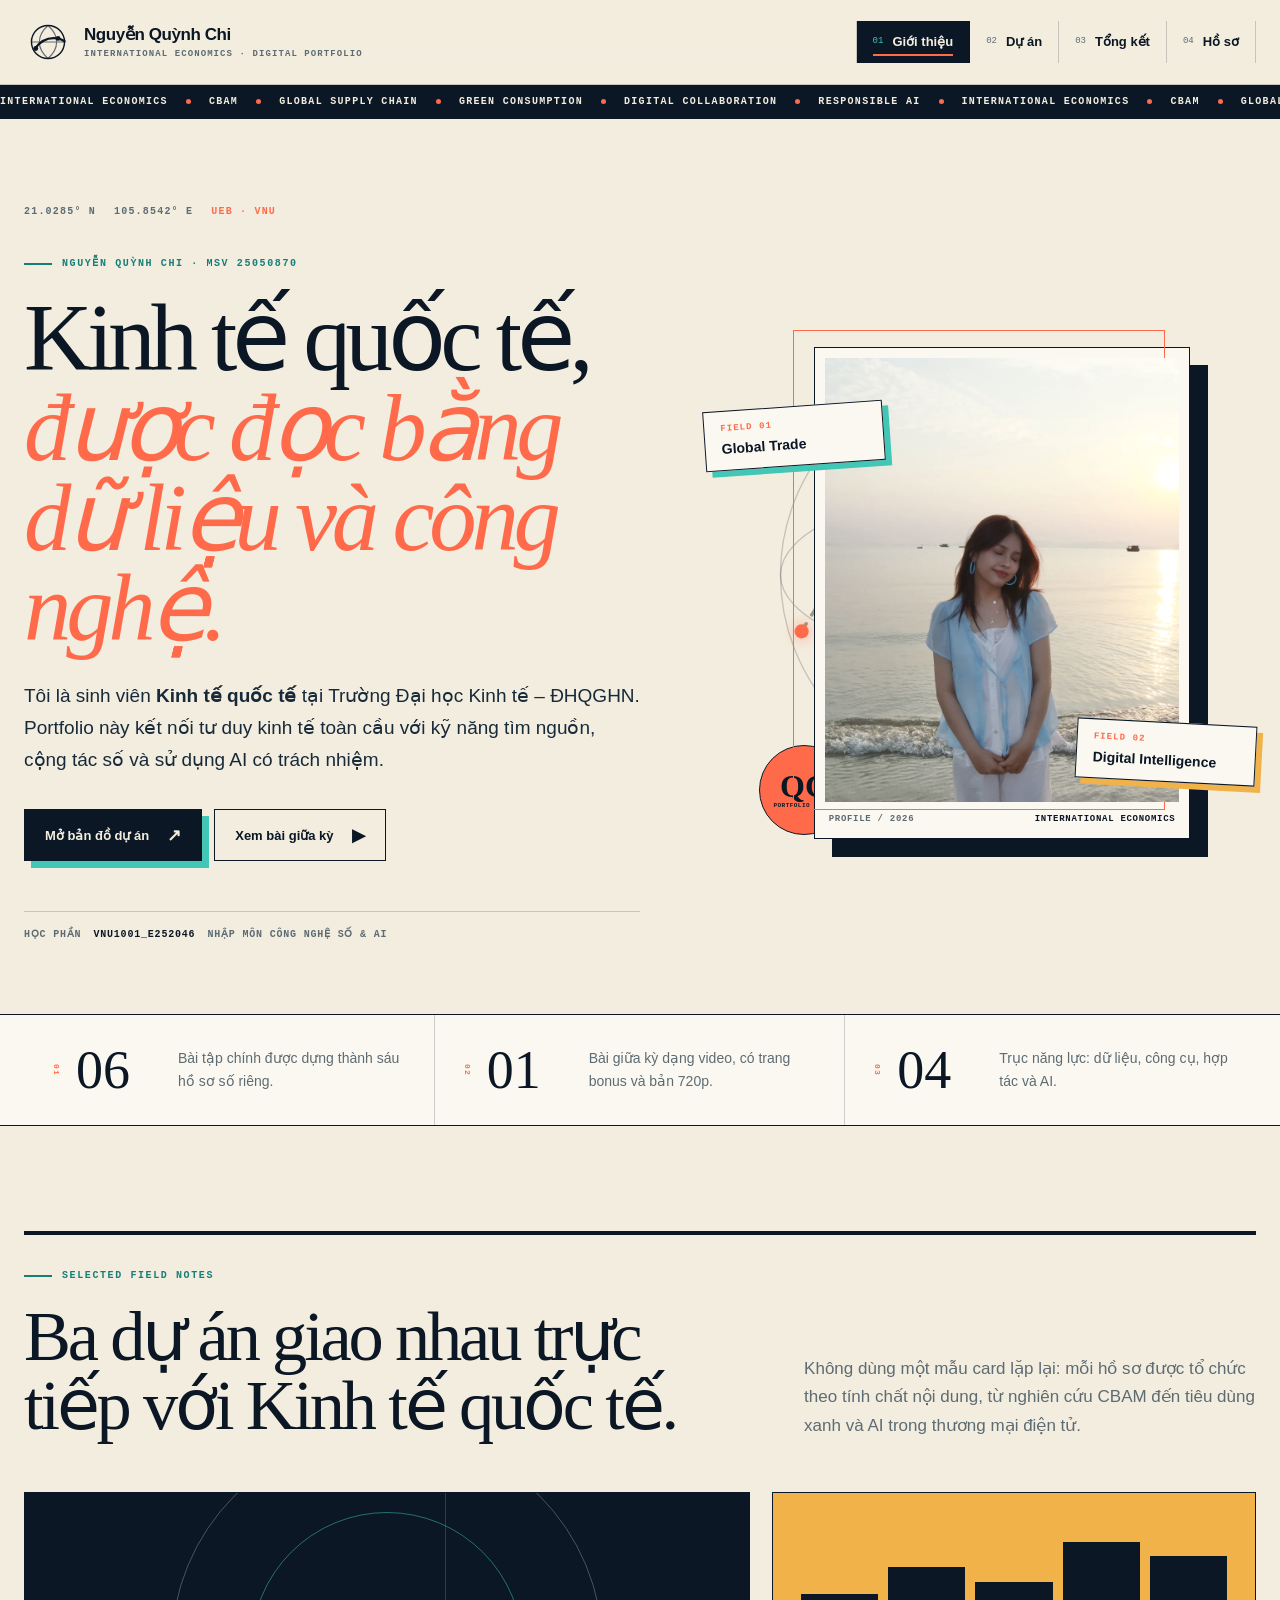
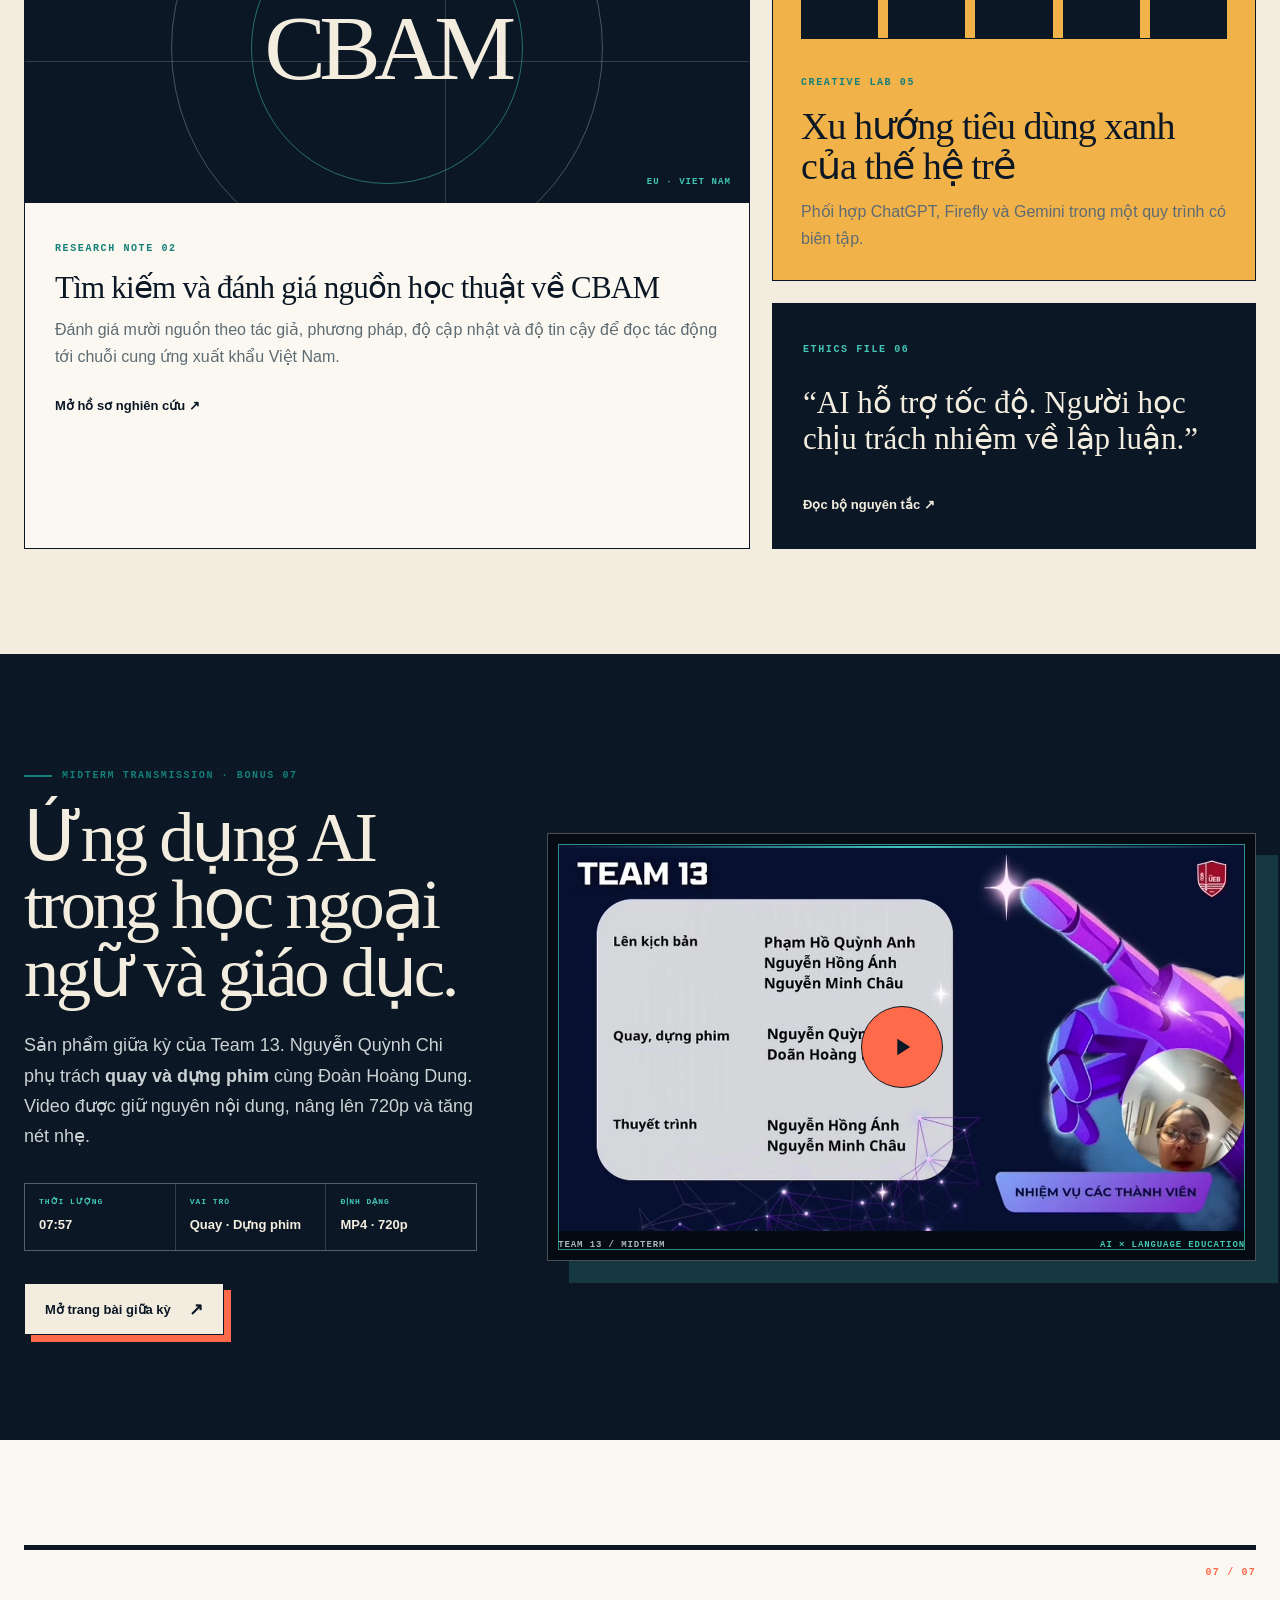
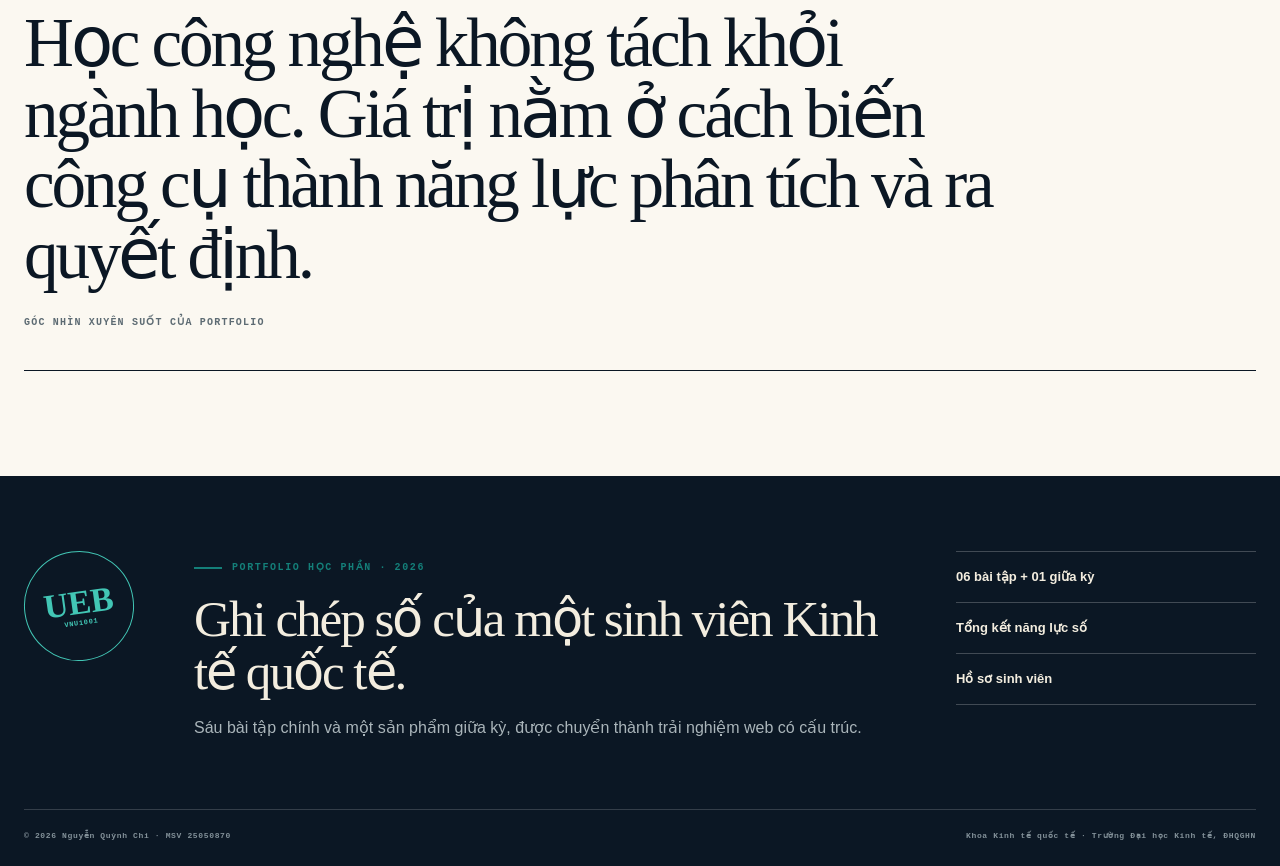
==== index.html @ 03a10187 "Init commit" ====
<!doctype html><html lang="vi"><head><meta charset="utf-8"><meta name="viewport" content="width=device-width,initial-scale=1"><meta name="theme-color" content="#0b1724"><link rel="icon" href="assets/images/favicon.svg" type="image/svg+xml"><link rel="stylesheet" href="assets/css/styles.css"><meta name="description" content="Portfolio học tập của Nguyễn Quỳnh Chi, sinh viên Kinh tế quốc tế tại Trường Đại học Kinh tế – ĐHQGHN."><title>Nguyễn Quỳnh Chi | Portfolio Kinh tế quốc tế</title></head><body class="home-page"><a class="skip-link" href="#main">Bỏ qua điều hướng</a>
<div class="progress" aria-hidden="true"></div>
<div class="site-atmosphere" aria-hidden="true"><span></span><span></span><span></span></div>
<header class="site-header">
  <div class="nav container">
    <a class="brand" href="index.html" aria-label="Về trang giới thiệu của Nguyễn Quỳnh Chi">
      <span class="brand-mark"><svg viewBox="0 0 64 64" aria-hidden="true" focusable="false">
  <circle cx="32" cy="32" r="23" fill="none" stroke="currentColor" stroke-width="2"/>
  <path d="M9 32h46M32 9c8 7 12 14.5 12 23S40 48 32 55M32 9c-8 7-12 14.5-12 23S24 48 32 55" fill="none" stroke="currentColor" stroke-width="1.6" opacity=".62"/>
  <path d="M14 41c8-11 18-16 31-14 4 .7 7.2 2 10 4" fill="none" stroke="currentColor" stroke-width="3.4" stroke-linecap="round"/>
  <circle cx="15" cy="41" r="3.4" fill="currentColor"/><circle cx="46" cy="27" r="3.4" fill="currentColor"/>
</svg></span>
      <span class="brand-copy"><span>Nguyễn Quỳnh Chi</span><small>International Economics · Digital Portfolio</small></span>
    </a>
    <button class="nav-toggle" aria-label="Mở menu" aria-expanded="false"><span></span></button>
    <nav class="nav-links" aria-label="Điều hướng chính">
      <a href="index.html"><span>01</span>Giới thiệu</a>
      <a href="projects.html"><span>02</span>Dự án</a>
      <a href="reflection.html"><span>03</span>Tổng kết</a>
      <a href="contact.html"><span>04</span>Hồ sơ</a>
    </nav>
  </div>
</header>
<div class="trade-ticker" aria-label="Các chủ đề nổi bật trong portfolio">
  <div class="ticker-track">
    <span>INTERNATIONAL ECONOMICS</span><i></i><span>CBAM</span><i></i><span>GLOBAL SUPPLY CHAIN</span><i></i><span>GREEN CONSUMPTION</span><i></i><span>DIGITAL COLLABORATION</span><i></i><span>RESPONSIBLE AI</span><i></i>
    <span aria-hidden="true">INTERNATIONAL ECONOMICS</span><i aria-hidden="true"></i><span aria-hidden="true">CBAM</span><i aria-hidden="true"></i><span aria-hidden="true">GLOBAL SUPPLY CHAIN</span><i aria-hidden="true"></i><span aria-hidden="true">GREEN CONSUMPTION</span><i aria-hidden="true"></i><span aria-hidden="true">DIGITAL COLLABORATION</span><i aria-hidden="true"></i><span aria-hidden="true">RESPONSIBLE AI</span><i aria-hidden="true"></i>
  </div>
</div><main id="main">
<section class="hero trade-hero">
  <div class="container hero-grid">
    <div class="hero-copy reveal">
      <div class="hero-coordinate"><span>21.0285° N</span><span>105.8542° E</span><span>UEB · VNU</span></div>
      <span class="eyebrow">Nguyễn Quỳnh Chi · MSV 25050870</span>
      <h1>Kinh tế quốc tế, <em>được đọc bằng dữ liệu và công nghệ.</em></h1>
      <p class="hero-lead">Tôi là sinh viên <strong>Kinh tế quốc tế</strong> tại Trường Đại học Kinh tế – ĐHQGHN. Portfolio này kết nối tư duy kinh tế toàn cầu với kỹ năng tìm nguồn, cộng tác số và sử dụng AI có trách nhiệm.</p>
      <div class="hero-actions"><a class="btn btn-primary" href="projects.html">Mở bản đồ dự án<span aria-hidden="true">↗</span></a><a class="btn btn-secondary" href="project-midterm.html">Xem bài giữa kỳ<span aria-hidden="true">▶</span></a></div>
      <div class="hero-footnote"><span>Học phần</span><strong>VNU1001_E252046</strong><span>Nhập môn Công nghệ số & AI</span></div>
    </div>
    <div class="hero-art reveal" data-parallax>
      <div class="world-orbit" aria-hidden="true">
        <svg viewBox="0 0 620 620">
          <defs><linearGradient id="route" x1="0" y1="0" x2="1" y2="1"><stop stop-color="#42c6b5"/><stop offset="1" stop-color="#ff6b4a"/></linearGradient></defs>
          <circle class="globe-ring" cx="310" cy="310" r="230"/><ellipse class="globe-line" cx="310" cy="310" rx="230" ry="94"/><ellipse class="globe-line" cx="310" cy="310" rx="102" ry="230"/><path class="route route-a" d="M104 374C220 176 388 162 525 268"/><path class="route route-b" d="M122 244C278 356 395 430 534 344"/><circle class="node node-a" cx="104" cy="374" r="8"/><circle class="node node-b" cx="525" cy="268" r="8"/><circle class="node node-c" cx="534" cy="344" r="6"/>
        </svg>
      </div>
      <figure class="portrait-frame"><img src="assets/images/avatar.webp" alt="Nguyễn Quỳnh Chi chụp ảnh bên bờ biển"><figcaption><span>Profile / 2026</span><strong>International Economics</strong></figcaption></figure>
      <div class="market-tag tag-one"><small>FIELD 01</small><strong>Global Trade</strong></div>
      <div class="market-tag tag-two"><small>FIELD 02</small><strong>Digital Intelligence</strong></div>
      <div class="index-chip"><span>QC</span><small>PORTFOLIO INDEX</small></div>
    </div>
  </div>
</section>
<section class="stats market-strip"><div class="container stats-grid">
  <article class="stat reveal"><span class="stat-code">01</span><strong>06</strong><p>Bài tập chính được dựng thành sáu hồ sơ số riêng.</p></article>
  <article class="stat reveal"><span class="stat-code">02</span><strong>01</strong><p>Bài giữa kỳ dạng video, có trang bonus và bản 720p.</p></article>
  <article class="stat reveal"><span class="stat-code">03</span><strong>04</strong><p>Trục năng lực: dữ liệu, công cụ, hợp tác và AI.</p></article>
</div></section>
<section class="section dossier-section">
  <div class="container">
    <div class="section-head editorial-head"><div><span class="eyebrow">Selected field notes</span><h2>Ba dự án giao nhau trực tiếp với Kinh tế quốc tế.</h2></div><p>Không dùng một mẫu card lặp lại: mỗi hồ sơ được tổ chức theo tính chất nội dung, từ nghiên cứu CBAM đến tiêu dùng xanh và AI trong thương mại điện tử.</p></div>
    <div class="field-grid">
      <a class="field-note field-note--lead reveal" href="project-2.html"><div class="field-visual"><span class="map-axis axis-x"></span><span class="map-axis axis-y"></span><b>CBAM</b><small>EU · VIET NAM</small></div><div class="field-content"><span class="project-index">RESEARCH NOTE 02</span><h3>Tìm kiếm và đánh giá nguồn học thuật về CBAM</h3><p>Đánh giá mười nguồn theo tác giả, phương pháp, độ cập nhật và độ tin cậy để đọc tác động tới chuỗi cung ứng xuất khẩu Việt Nam.</p><span class="text-link">Mở hồ sơ nghiên cứu ↗</span></div></a>
      <a class="field-note field-note--data reveal" href="project-5.html"><div class="mini-chart" aria-hidden="true"><i style="--h:38%"></i><i style="--h:61%"></i><i style="--h:48%"></i><i style="--h:82%"></i><i style="--h:70%"></i></div><span class="project-index">CREATIVE LAB 05</span><h3>Xu hướng tiêu dùng xanh của thế hệ trẻ</h3><p>Phối hợp ChatGPT, Firefly và Gemini trong một quy trình có biên tập.</p></a>
      <a class="field-note field-note--quote reveal" href="project-6.html"><span class="project-index">ETHICS FILE 06</span><blockquote>“AI hỗ trợ tốc độ. Người học chịu trách nhiệm về lập luận.”</blockquote><span class="text-link">Đọc bộ nguyên tắc ↗</span></a>
    </div>
  </div>
</section>
<section class="section midterm-feature" id="video">
  <div class="container midterm-grid">
    <div class="midterm-copy reveal"><span class="eyebrow">Midterm transmission · Bonus 07</span><h2>Ứng dụng AI trong học ngoại ngữ và giáo dục.</h2><p>Sản phẩm giữa kỳ của Team 13. Nguyễn Quỳnh Chi phụ trách <strong>quay và dựng phim</strong> cùng Đoàn Hoàng Dung. Video được giữ nguyên nội dung, nâng lên 720p và tăng nét nhẹ.</p><dl><div><dt>Thời lượng</dt><dd>07:57</dd></div><div><dt>Vai trò</dt><dd>Quay · Dựng phim</dd></div><div><dt>Định dạng</dt><dd>MP4 · 720p</dd></div></dl><a class="btn btn-primary" href="project-midterm.html">Mở trang bài giữa kỳ<span aria-hidden="true">↗</span></a></div>
    <a class="broadcast-card reveal" href="project-midterm.html" aria-label="Mở bài giữa kỳ: Ứng dụng AI trong học ngoại ngữ và giáo dục"><img src="assets/images/video-poster.webp" alt="Khung hình video giữa kỳ của Team 13"><span class="broadcast-scan" aria-hidden="true"></span><span class="play-disc" aria-hidden="true"><svg viewBox="0 0 24 24"><path d="M8 5v14l11-7z" fill="currentColor"/></svg></span><div class="broadcast-meta"><span>TEAM 13 / MIDTERM</span><strong>AI × LANGUAGE EDUCATION</strong></div></a>
  </div>
</section>
<section class="section closing-manifesto"><div class="container"><div class="quote reveal"><span class="quote-no">07 / 07</span><blockquote>Học công nghệ không tách khỏi ngành học. Giá trị nằm ở cách biến công cụ thành năng lực phân tích và ra quyết định.</blockquote><cite>Góc nhìn xuyên suốt của portfolio</cite></div></div></section></main><footer class="footer">
  <div class="container footer-grid">
    <div class="footer-stamp" aria-hidden="true"><span>UEB</span><small>VNU1001</small></div>
    <div>
      <span class="eyebrow">Portfolio học phần · 2026</span>
      <h2>Ghi chép số của một sinh viên Kinh tế quốc tế.</h2>
      <p>Sáu bài tập chính và một sản phẩm giữa kỳ, được chuyển thành trải nghiệm web có cấu trúc.</p>
    </div>
    <div class="footer-links">
      <a href="projects.html">06 bài tập + 01 giữa kỳ</a>
      <a href="reflection.html">Tổng kết năng lực số</a>
      <a href="contact.html">Hồ sơ sinh viên</a>
    </div>
  </div>
  <div class="container footer-bottom"><span>© 2026 Nguyễn Quỳnh Chi · MSV 25050870</span><span>Khoa Kinh tế quốc tế · Trường Đại học Kinh tế, ĐHQGHN</span></div>
</footer><div class="lightbox" role="dialog" aria-modal="true" aria-label="Xem ảnh minh chứng"><button class="lightbox-close" aria-label="Đóng">×</button><img alt=""></div><script src="assets/js/main.js"></script></body></html>
---- assets/css/styles.css ----
:root{
  --ink:#0b1724;--ink-soft:#172a3a;--paper:#f3eddf;--paper-2:#fbf8f1;--paper-3:#e8dfce;
  --teal:#42c6b5;--teal-dark:#147f79;--coral:#ff6b4a;--amber:#f1b24a;--blue:#3f6ee8;
  --muted:#5d6b73;--line:rgba(11,23,36,.19);--line-strong:rgba(11,23,36,.46);
  --white:#fffdf8;--shadow:0 24px 70px rgba(11,23,36,.13);--shadow-soft:0 12px 32px rgba(11,23,36,.09);
  --container:min(1240px,calc(100vw - 48px));--display:Georgia,"Times New Roman",serif;
  --sans:"Segoe UI",Arial,sans-serif;--mono:"Cascadia Mono","SFMono-Regular",Consolas,monospace;
  --radius:2px;--project-accent:var(--teal);
}
*{box-sizing:border-box}html{scroll-behavior:smooth;background:var(--paper)}body{margin:0;color:var(--ink);font:16px/1.68 var(--sans);background:var(--paper);overflow-x:hidden}body::before{content:"";position:fixed;inset:0;z-index:-3;pointer-events:none;background-image:linear-gradient(rgba(11,23,36,.035) 1px,transparent 1px),linear-gradient(90deg,rgba(11,23,36,.035) 1px,transparent 1px);background-size:52px 52px;mask-image:linear-gradient(to bottom,#000,transparent 85%)}
a{color:inherit;text-decoration:none}img,video{max-width:100%;display:block}button,input,textarea{font:inherit}button,a{touch-action:manipulation}button,[href]{cursor:pointer}:focus-visible{outline:3px solid var(--coral);outline-offset:4px}::selection{background:var(--teal);color:var(--ink)}.container{width:var(--container);margin-inline:auto}.skip-link{position:fixed;top:8px;left:8px;z-index:9999;transform:translateY(-160%);background:var(--ink);color:#fff;padding:10px 14px}.skip-link:focus{transform:none}.progress{position:fixed;top:0;left:0;height:3px;width:0;background:linear-gradient(90deg,var(--teal),var(--coral));z-index:1200}.site-atmosphere{position:fixed;inset:0;z-index:-2;pointer-events:none;overflow:hidden}.site-atmosphere span{position:absolute;border:1px solid rgba(11,23,36,.08);border-radius:50%}.site-atmosphere span:nth-child(1){width:520px;height:520px;right:-190px;top:8vh}.site-atmosphere span:nth-child(2){width:280px;height:280px;left:-120px;top:55vh}.site-atmosphere span:nth-child(3){width:14px;height:14px;background:var(--coral);border:0;right:8vw;top:72vh;box-shadow:-70vw -35vh 0 var(--teal),-44vw 18vh 0 var(--amber)}
.site-header{position:sticky;top:0;z-index:1000;background:rgba(243,237,223,.91);backdrop-filter:blur(18px);border-bottom:1px solid var(--line)}.nav{min-height:84px;display:flex;align-items:center;justify-content:space-between;gap:28px}.brand{display:flex;align-items:center;gap:12px}.brand-mark{width:48px;height:48px;display:grid;place-items:center;color:var(--ink);transition:transform .4s cubic-bezier(.2,.8,.2,1)}.brand:hover .brand-mark{transform:rotate(-10deg)}.brand-mark svg{width:46px;height:46px}.brand-copy{display:grid;line-height:1.12}.brand-copy>span{font:700 17px/1 var(--sans);letter-spacing:-.025em}.brand-copy small{margin-top:7px;font:600 9px/1 var(--mono);letter-spacing:.12em;text-transform:uppercase;color:var(--muted)}.nav-links{display:flex;align-items:center;gap:0;border-left:1px solid var(--line)}.nav-links a{position:relative;display:flex;align-items:center;gap:9px;padding:10px 16px;font-weight:700;font-size:13px;border-right:1px solid var(--line);transition:background .22s,color .22s}.nav-links a span{font:500 9px/1 var(--mono);color:var(--muted)}.nav-links a::after{content:"";position:absolute;left:16px;right:16px;bottom:7px;height:2px;background:var(--coral);transform:scaleX(0);transform-origin:left;transition:transform .25s}.nav-links a:hover,.nav-links a[aria-current="page"]{background:var(--ink);color:var(--paper)}.nav-links a:hover span,.nav-links a[aria-current="page"] span{color:var(--teal)}.nav-links a:hover::after,.nav-links a[aria-current="page"]::after{transform:scaleX(1)}.nav-toggle{display:none;width:48px;height:48px;border:1px solid var(--ink);background:transparent;align-items:center;justify-content:center}.nav-toggle span,.nav-toggle::before,.nav-toggle::after{content:"";display:block;width:20px;height:2px;background:var(--ink);transition:.25s}.nav-toggle::before{transform:translateY(-6px)}.nav-toggle::after{transform:translateY(4px)}
.trade-ticker{height:34px;overflow:hidden;border-bottom:1px solid var(--line);background:var(--ink);color:var(--paper);white-space:nowrap}.ticker-track{width:max-content;display:flex;align-items:center;gap:18px;height:100%;animation:ticker 36s linear infinite;font:600 10px/1 var(--mono);letter-spacing:.13em}.ticker-track i{width:5px;height:5px;border-radius:50%;background:var(--coral)}@keyframes ticker{to{transform:translateX(-50%)}}
.hero{position:relative;padding:88px 0 72px}.hero-grid{display:grid;grid-template-columns:minmax(0,1.06fr) minmax(420px,.94fr);align-items:center;gap:70px}.hero-copy{position:relative;z-index:2}.hero-coordinate{display:flex;gap:18px;flex-wrap:wrap;margin-bottom:30px;font:600 10px/1 var(--mono);letter-spacing:.12em;color:var(--muted)}.hero-coordinate span:last-child{color:var(--coral)}.eyebrow,.kicker,.project-index{display:inline-flex;align-items:center;gap:10px;font:700 10px/1 var(--mono);letter-spacing:.16em;text-transform:uppercase;color:var(--teal-dark)}.eyebrow::before{content:"";width:28px;height:2px;background:currentColor}.hero h1,.page-hero h1,.project-hero h1{font-family:var(--display);font-weight:400;letter-spacing:-.055em;line-height:.95;margin:20px 0 26px}.hero h1{font-size:clamp(58px,7.4vw,108px)}.hero h1 em{display:block;color:var(--coral);font-weight:400}.hero-lead{font-size:19px;max-width:690px;color:var(--ink-soft)}.hero-lead strong{font-weight:800}.hero-actions{display:flex;gap:12px;flex-wrap:wrap;margin-top:34px}.btn{min-height:52px;display:inline-flex;align-items:center;justify-content:center;gap:18px;padding:13px 20px;border:1px solid var(--ink);font:750 13px/1 var(--sans);transition:transform .22s,box-shadow .22s,background .22s,color .22s}.btn span{font-size:17px}.btn-primary{background:var(--ink);color:var(--paper);box-shadow:7px 7px 0 var(--teal)}.btn-primary:hover{transform:translate(-3px,-3px);box-shadow:10px 10px 0 var(--coral)}.btn-secondary{background:transparent}.btn-secondary:hover{background:var(--coral);color:var(--ink);transform:translateY(-2px)}.hero-footnote{display:grid;grid-template-columns:auto auto 1fr;gap:12px;align-items:center;margin-top:50px;padding-top:16px;border-top:1px solid var(--line);font:600 10px/1.4 var(--mono);text-transform:uppercase;letter-spacing:.08em}.hero-footnote span{color:var(--muted)}.hero-art{position:relative;min-height:650px}.world-orbit{position:absolute;inset:0;display:grid;place-items:center}.world-orbit svg{width:100%;height:100%;overflow:visible}.globe-ring,.globe-line{fill:none;stroke:rgba(11,23,36,.2);stroke-width:1.5}.route{fill:none;stroke:url(#route);stroke-width:4;stroke-linecap:round;stroke-dasharray:10 12;animation:routeMove 12s linear infinite}.route-b{animation-direction:reverse;animation-duration:16s}.node{fill:var(--coral);filter:drop-shadow(0 0 8px rgba(255,107,74,.65))}.node-c{fill:var(--teal)}@keyframes routeMove{to{stroke-dashoffset:-220}}.portrait-frame{position:absolute;z-index:2;width:min(390px,69%);right:12%;top:15%;margin:0;background:var(--paper-2);border:1px solid var(--ink);padding:10px;box-shadow:18px 18px 0 var(--ink)}.portrait-frame::before{content:"";position:absolute;inset:-18px 24px 28px -22px;border:1px solid var(--coral);z-index:-1}.portrait-frame img{width:100%;aspect-ratio:4/5;object-fit:cover;filter:saturate(.88) contrast(1.02)}.portrait-frame figcaption{display:flex;justify-content:space-between;gap:16px;padding:12px 4px 3px;font:600 9px/1.3 var(--mono);letter-spacing:.08em;text-transform:uppercase}.portrait-frame figcaption span{color:var(--muted)}.market-tag{position:absolute;z-index:3;background:var(--paper-2);border:1px solid var(--ink);padding:13px 16px;box-shadow:6px 6px 0 var(--teal);display:grid;min-width:180px}.market-tag small{font:600 9px/1 var(--mono);color:var(--coral);letter-spacing:.12em}.market-tag strong{margin-top:8px;font:700 14px/1.1 var(--sans)}.tag-one{left:-1%;top:24%;transform:rotate(-4deg)}.tag-two{right:0;bottom:18%;transform:rotate(3deg);box-shadow:6px 6px 0 var(--amber)}.index-chip{position:absolute;left:9%;bottom:10%;width:90px;height:90px;background:var(--coral);border-radius:50%;display:grid;place-items:center;align-content:center;border:1px solid var(--ink);animation:float 5s ease-in-out infinite}.index-chip span{font:700 32px/1 var(--display)}.index-chip small{font:600 6px/1.2 var(--mono);letter-spacing:.08em}@keyframes float{50%{transform:translateY(-9px) rotate(5deg)}}
.market-strip{border-block:1px solid var(--ink);background:var(--paper-2)}.stats-grid{display:grid;grid-template-columns:repeat(3,1fr)}.stat{position:relative;display:grid;grid-template-columns:auto 86px 1fr;gap:16px;align-items:center;padding:28px 28px;border-right:1px solid var(--line)}.stat:last-child{border-right:0}.stat-code{writing-mode:vertical-rl;font:600 8px/1 var(--mono);letter-spacing:.15em;color:var(--coral)}.stat strong{font:400 54px/1 var(--display)}.stat p{margin:0;color:var(--muted);font-size:14px}.section{padding:105px 0}.section-head{display:grid;grid-template-columns:1.1fr .7fr;gap:70px;align-items:end;margin-bottom:52px}.section-head h2{font:400 clamp(44px,5.5vw,78px)/.98 var(--display);letter-spacing:-.045em;margin:16px 0 0}.section-head p{margin:0;color:var(--muted);font-size:17px}.editorial-head{border-top:4px solid var(--ink);padding-top:24px}.field-grid{display:grid;grid-template-columns:1.2fr .8fr;grid-template-rows:auto auto;gap:22px}.field-note{position:relative;border:1px solid var(--ink);background:var(--paper-2);overflow:hidden;transition:transform .28s,box-shadow .28s}.field-note:hover{transform:translateY(-6px);box-shadow:12px 12px 0 var(--ink)}.field-note--lead{grid-row:span 2;display:grid;grid-template-rows:310px auto}.field-visual{position:relative;display:grid;place-items:center;background:var(--ink);color:var(--paper);overflow:hidden}.field-visual::before{content:"";position:absolute;width:430px;height:430px;border:1px solid rgba(255,255,255,.26);border-radius:50%}.field-visual::after{content:"";position:absolute;width:270px;height:270px;border:1px solid rgba(66,198,181,.5);border-radius:50%}.field-visual b{position:relative;z-index:2;font:400 92px/1 var(--display);letter-spacing:-.07em}.field-visual small{position:absolute;right:18px;bottom:16px;font:600 9px/1 var(--mono);letter-spacing:.12em;color:var(--teal)}.map-axis{position:absolute;background:rgba(255,255,255,.16)}.axis-x{height:1px;width:100%;top:54%}.axis-y{width:1px;height:100%;left:58%}.field-content{padding:30px}.field-note h3{font:400 31px/1.06 var(--display);letter-spacing:-.025em;margin:12px 0}.field-note p{color:var(--muted);margin:0}.text-link{display:inline-block;margin-top:24px;font-weight:800;font-size:13px}.field-note--data{padding:28px;background:var(--amber)}.field-note--data h3{font-size:38px}.mini-chart{height:118px;display:flex;gap:10px;align-items:end;margin-bottom:28px;border-bottom:1px solid var(--ink)}.mini-chart i{flex:1;height:var(--h);background:var(--ink);transition:height .35s}.field-note--data:hover .mini-chart i:nth-child(odd){height:92%}.field-note--quote{padding:30px;background:var(--ink);color:var(--paper)}.field-note--quote .project-index{color:var(--teal)}.field-note--quote blockquote{font:400 31px/1.14 var(--display);margin:24px 0 14px}.midterm-feature{background:var(--ink);color:var(--paper);position:relative;overflow:hidden}.midterm-feature::before{content:"";position:absolute;inset:0;background:repeating-linear-gradient(0deg,transparent 0 7px,rgba(255,255,255,.018) 8px)}.midterm-grid{position:relative;display:grid;grid-template-columns:.78fr 1.22fr;gap:70px;align-items:center}.midterm-copy h2{font:400 clamp(48px,5.5vw,76px)/.96 var(--display);letter-spacing:-.045em;margin:18px 0 24px}.midterm-copy p{color:#cbd2d4;font-size:18px}.midterm-copy dl{display:grid;grid-template-columns:repeat(3,1fr);gap:1px;background:rgba(255,255,255,.17);border:1px solid rgba(255,255,255,.17);margin:32px 0}.midterm-copy dl div{background:var(--ink);padding:14px}.midterm-copy dt{font:600 8px/1 var(--mono);letter-spacing:.12em;text-transform:uppercase;color:var(--teal)}.midterm-copy dd{margin:8px 0 0;font-weight:800;font-size:13px}.midterm-feature .btn-primary{background:var(--paper);color:var(--ink);box-shadow:7px 7px 0 var(--coral)}.broadcast-card{position:relative;border:1px solid rgba(255,255,255,.28);padding:10px;background:#050b12;box-shadow:22px 22px 0 rgba(66,198,181,.18);overflow:hidden}.broadcast-card img{width:100%;aspect-ratio:16/9;object-fit:cover}.broadcast-card::before{content:"";position:absolute;inset:10px;border:1px solid rgba(66,198,181,.7);z-index:2;pointer-events:none}.broadcast-scan{position:absolute;left:10px;right:10px;height:2px;top:12px;background:linear-gradient(90deg,transparent,var(--teal),transparent);z-index:3;animation:scan 4.5s linear infinite}@keyframes scan{to{transform:translateY(390px)}}.play-disc{position:absolute;left:50%;top:50%;transform:translate(-50%,-50%);width:82px;height:82px;border-radius:50%;display:grid;place-items:center;background:var(--coral);color:var(--ink);border:1px solid var(--ink);transition:transform .25s}.play-disc svg{width:28px}.broadcast-card:hover .play-disc{transform:translate(-50%,-50%) scale(1.09) rotate(4deg)}.broadcast-meta{display:flex;justify-content:space-between;gap:12px;margin-top:10px;font:600 9px/1 var(--mono);letter-spacing:.1em;color:#abb7bd}.broadcast-meta strong{color:var(--teal)}.closing-manifesto{background:var(--paper-2)}.quote{position:relative;border-top:5px solid var(--ink);border-bottom:1px solid var(--ink);padding:58px 0 42px}.quote-no{position:absolute;right:0;top:18px;font:600 10px/1 var(--mono);letter-spacing:.12em;color:var(--coral)}.quote blockquote{max-width:980px;font:400 clamp(42px,5.4vw,78px)/1.02 var(--display);letter-spacing:-.045em;margin:0}.quote cite{display:block;margin-top:28px;font:700 10px/1 var(--mono);letter-spacing:.12em;text-transform:uppercase;color:var(--muted)}
.page-hero{padding:86px 0 58px;border-bottom:1px solid var(--ink)}.page-hero-grid{display:grid;grid-template-columns:minmax(0,1fr) 320px;gap:80px;align-items:end}.page-hero h1{font-size:clamp(58px,7vw,100px);max-width:950px}.page-intro{max-width:820px;font-size:19px;color:var(--ink-soft)}.page-note{border:1px solid var(--ink);padding:20px;background:var(--paper-2);font:600 10px/1.7 var(--mono);letter-spacing:.07em}.atlas-legend{display:grid;gap:8px}.atlas-legend span{display:flex;align-items:center;gap:10px}.atlas-legend strong{border-top:1px solid var(--line);padding-top:10px;margin-top:5px}.legend-dot{width:10px;height:10px;border-radius:50%;background:var(--teal)}.legend-bonus{background:var(--coral)}.project-atlas{padding-top:58px}.atlas-grid{display:grid;grid-template-columns:repeat(12,1fr);gap:20px}.manifest-card{grid-column:span 4;display:flex;flex-direction:column;min-height:520px;background:var(--paper-2);border:1px solid var(--ink);transition:transform .28s,box-shadow .28s}.manifest-card:hover{transform:translateY(-7px);box-shadow:10px 10px 0 var(--teal)}.manifest-card--wide{grid-column:span 8;display:grid;grid-template-columns:1.08fr .92fr;min-height:390px}.manifest-card--tall{grid-row:span 2}.manifest-card--dark{background:var(--ink);color:var(--paper)}.manifest-card--dark .manifest-body p,.manifest-card--dark .project-meta{color:#bac3c8}.manifest-media{position:relative;overflow:hidden;min-height:250px;border-bottom:1px solid var(--ink)}.manifest-card--wide .manifest-media{border-bottom:0;border-right:1px solid var(--ink)}.manifest-media img{width:100%;height:100%;object-fit:cover;transition:transform .55s,filter .55s;filter:saturate(.72)}.manifest-card:hover .manifest-media img{transform:scale(1.045);filter:saturate(1)}.manifest-no{position:absolute;left:0;bottom:0;min-width:66px;background:var(--paper);border-top:1px solid var(--ink);border-right:1px solid var(--ink);padding:10px 14px;font:700 22px/1 var(--display)}.manifest-body{display:flex;flex-direction:column;flex:1;padding:26px}.manifest-body h3{font:400 32px/1.06 var(--display);letter-spacing:-.03em;margin:13px 0}.manifest-body p{color:var(--muted);margin:0}.project-meta{display:flex;justify-content:space-between;gap:16px;align-items:end;margin-top:auto;padding-top:26px;color:var(--muted);font:600 10px/1.4 var(--mono);letter-spacing:.04em}.arrow{font-size:24px;color:var(--coral);transition:transform .25s}.manifest-card:hover .arrow{transform:translate(4px,-4px)}.manifest-card--bonus{grid-column:span 12;display:grid;grid-template-columns:1.35fr .65fr;min-height:380px;background:var(--coral)}.bonus-media{position:relative;overflow:hidden;border-right:1px solid var(--ink)}.bonus-media img{width:100%;height:100%;object-fit:cover}.bonus-label{position:absolute;left:18px;top:18px;background:var(--ink);color:var(--paper);padding:10px 12px;font:700 9px/1 var(--mono);letter-spacing:.12em}.signal-lines{position:absolute;inset:0;background:repeating-linear-gradient(0deg,transparent 0 6px,rgba(255,255,255,.055) 7px)}.play-disc.small{width:64px;height:64px}.manifest-card--bonus .manifest-body{justify-content:center}.manifest-card--bonus .manifest-body h3{font-size:clamp(40px,4vw,62px)}
.learning-ledger{border-top:4px solid var(--ink)}.ledger-row{display:grid;grid-template-columns:64px 1fr 1.4fr 120px;gap:28px;align-items:start;padding:30px 0;border-bottom:1px solid var(--line);transition:background .22s,padding .22s}.ledger-row:hover{background:var(--paper-2);padding-inline:18px}.ledger-index{font:400 28px/1 var(--display);color:var(--coral)}.ledger-row h3{font:400 30px/1.05 var(--display);margin:0}.ledger-row p{margin:0;color:var(--muted)}.ledger-tag{justify-self:end;font:700 9px/1 var(--mono);letter-spacing:.1em;color:var(--teal-dark)}.balance-note{display:grid;grid-template-columns:auto 1fr;gap:8px 14px}.balance-note span{color:var(--coral)}.conclusion-panel{padding-top:30px}.result-box{background:var(--ink);color:var(--paper);padding:54px;border:1px solid var(--ink);box-shadow:15px 15px 0 var(--teal)}.result-grid{display:grid;grid-template-columns:100px 1fr;gap:34px}.result-mark{font:400 96px/1 var(--display);color:var(--coral)}.result-box h2{font:400 clamp(42px,5vw,68px)/1 var(--display);letter-spacing:-.04em;margin:14px 0 22px}.result-box p{color:#c9d0d2;font-size:18px}.source-bar{display:flex;justify-content:space-between;gap:20px;align-items:center;margin-top:34px;padding-top:22px;border-top:1px solid rgba(255,255,255,.2);font:600 10px/1.4 var(--mono);letter-spacing:.06em}.result-box .btn-secondary{border-color:var(--paper);color:var(--paper)}.result-box .btn-secondary:hover{color:var(--ink)}
.profile-hero h1{color:var(--coral)}.passport-code{display:grid;grid-template-columns:auto 1fr;gap:8px 14px}.passport-code span{color:var(--teal-dark)}.contact-card{display:grid;grid-template-columns:.82fr 1.18fr;border:1px solid var(--ink);background:var(--paper-2);box-shadow:18px 18px 0 var(--ink)}.contact-photo{position:relative;min-height:640px;border-right:1px solid var(--ink);overflow:hidden}.contact-photo img{width:100%;height:100%;object-fit:cover;filter:saturate(.8)}.photo-stamp{position:absolute;right:20px;bottom:20px;width:150px;height:150px;border:2px solid var(--coral);border-radius:50%;display:grid;place-items:center;align-content:center;transform:rotate(-9deg);color:var(--coral);background:rgba(243,237,223,.83);backdrop-filter:blur(4px)}.photo-stamp span{font:700 42px/1 var(--display)}.photo-stamp small{font:700 7px/1.2 var(--mono);letter-spacing:.1em;text-align:center}.profile-copy{padding:60px}.profile-copy h2{font:400 clamp(50px,6vw,82px)/1 var(--display);letter-spacing:-.05em;margin:18px 0}.profile-copy>p{font-size:18px;color:var(--muted)}.info-list{margin:38px 0}.info-row{display:grid;grid-template-columns:170px 1fr;gap:24px;padding:17px 0;border-top:1px solid var(--line)}.info-row:last-child{border-bottom:1px solid var(--line)}.info-row dt{font:700 9px/1.4 var(--mono);letter-spacing:.1em;text-transform:uppercase;color:var(--muted)}.info-row dd{margin:0;font-weight:700}
.project-hero{position:relative;padding:90px 0 64px;background:var(--ink);color:var(--paper);overflow:hidden}.project-hero::before{content:"";position:absolute;inset:0;background:linear-gradient(90deg,transparent 49.9%,rgba(255,255,255,.08) 50%,transparent 50.1%),linear-gradient(transparent 49.9%,rgba(255,255,255,.06) 50%,transparent 50.1%);background-size:80px 80px;opacity:.35}.project-hero>.container{position:relative}.project-hero h1{font-size:clamp(56px,7vw,98px);max-width:1120px}.project-hero .dek{max-width:830px;color:#c8d0d3;font-size:19px}.project-facts{display:flex;gap:8px;flex-wrap:wrap;margin-top:28px}.fact{border:1px solid rgba(255,255,255,.3);padding:8px 12px;font:600 9px/1 var(--mono);letter-spacing:.08em;text-transform:uppercase}.project-hero .kicker{color:var(--teal)}.dossier-code{position:relative;display:flex;justify-content:space-between;gap:20px;margin-top:54px;padding-top:14px;border-top:1px solid rgba(255,255,255,.22);font:600 8px/1 var(--mono);letter-spacing:.12em;color:#87979e}.content-wrap{display:grid;grid-template-columns:210px minmax(0,1fr);gap:80px;align-items:start;padding-top:70px}.toc{position:sticky;top:142px;border-top:4px solid var(--ink);padding-top:16px;display:grid}.toc strong{font:700 10px/1 var(--mono);letter-spacing:.1em;text-transform:uppercase;margin-bottom:12px}.toc a{padding:10px 0;border-top:1px solid var(--line);font-size:13px;color:var(--muted);transition:color .2s,padding .2s}.toc a:hover{color:var(--coral);padding-left:8px}.article{min-width:0}.article section{padding:0 0 82px;scroll-margin-top:145px}.article h2{font:400 clamp(38px,4vw,56px)/1.05 var(--display);letter-spacing:-.035em;margin:0 0 24px;padding-top:12px;border-top:4px solid var(--ink)}.article h3{font:700 20px/1.25 var(--sans);margin:32px 0 12px}.article p{max-width:900px}.lead-block{font:400 27px/1.35 var(--display);background:var(--paper-2);border-left:7px solid var(--project-accent);padding:24px 28px;margin:24px 0}.callout{border:1px solid var(--ink);background:var(--paper-2);padding:20px 22px;margin:25px 0;box-shadow:7px 7px 0 var(--project-accent)}.step-list{display:grid;gap:12px}.step{display:grid;grid-template-columns:56px 1fr;gap:18px;padding:20px;border-top:1px solid var(--line);background:rgba(255,255,255,.32)}.step-no{font:400 28px/1 var(--display);color:var(--coral)}.proof-grid{display:grid;grid-template-columns:repeat(2,minmax(0,1fr));gap:18px;margin-top:26px}.proof-card{margin:0;border:1px solid var(--ink);background:var(--paper-2);padding:8px;box-shadow:8px 8px 0 var(--paper-3)}.proof-card.full{grid-column:1/-1}.proof-card button{display:block;width:100%;padding:0;border:0;background:transparent;overflow:hidden}.proof-card img{width:100%;transition:transform .35s}.proof-card:hover img{transform:scale(1.015)}.proof-caption{padding:12px 8px 6px;color:var(--muted);font-size:12px}.table-wrap{width:100%;overflow:auto;border:1px solid var(--ink);margin:26px 0;background:var(--paper-2)}table{border-collapse:collapse;width:100%;min-width:760px}th,td{text-align:left;vertical-align:top;border-right:1px solid var(--line);border-bottom:1px solid var(--line);padding:15px}th{background:var(--ink);color:var(--paper);font:700 9px/1.35 var(--mono);text-transform:uppercase;letter-spacing:.08em}td{font-size:14px}.tool-grid,.principles,.compare-grid{display:grid;grid-template-columns:repeat(2,minmax(0,1fr));gap:15px}.tool-card,.principle,.compare-card{border:1px solid var(--ink);background:var(--paper-2);padding:24px}.tool-label,.level{font:700 9px/1 var(--mono);letter-spacing:.1em;text-transform:uppercase;color:var(--coral)}.principle{position:relative}.principle>span{font:400 38px/1 var(--display);color:var(--project-accent)}.prompt{background:var(--ink);color:#fff!important;-webkit-text-fill-color:#fff!important;padding:24px;border-left:7px solid var(--project-accent);font-family:var(--mono);font-size:13px;white-space:pre-wrap}.output{background:#fff;border:1px solid var(--ink);padding:24px;box-shadow:8px 8px 0 var(--paper-3)}.rating{font-weight:800}.ref-list{display:grid;gap:10px}.ref-item{padding:16px;border-left:4px solid var(--project-accent);background:var(--paper-2)}body[data-project="1"]{--project-accent:var(--blue)}body[data-project="2"]{--project-accent:var(--amber)}body[data-project="3"]{--project-accent:#8d70d6}body[data-project="4"]{--project-accent:var(--teal)}body[data-project="5"]{--project-accent:#7fac4f}body[data-project="6"]{--project-accent:var(--coral)}
.midterm-hero{background:#070b22}.midterm-kicker{display:flex;justify-content:space-between;align-items:center;gap:20px}.on-air{display:flex;align-items:center;gap:8px;font:700 9px/1 var(--mono);letter-spacing:.1em}.on-air i{width:9px;height:9px;border-radius:50%;background:var(--coral);box-shadow:0 0 0 6px rgba(255,107,74,.15);animation:pulse 1.6s ease-in-out infinite}@keyframes pulse{50%{box-shadow:0 0 0 12px rgba(255,107,74,0)}}.midterm-content{--project-accent:#8b70ff}.video-shell.cinematic{position:relative;background:#02040b;border:1px solid var(--ink);padding:10px;box-shadow:14px 14px 0 var(--project-accent)}.video-shell video{width:100%;aspect-ratio:16/9;background:#000}.video-frame-data{display:flex;justify-content:space-between;gap:14px;color:#9eabb1;padding:10px 2px 0;font:600 8px/1 var(--mono);letter-spacing:.1em}.media-note{color:var(--muted);font-size:13px;margin-top:18px}.signal-principles{grid-template-columns:repeat(3,1fr)}.direction-list{display:grid;border-top:1px solid var(--ink)}.direction-list article{display:grid;grid-template-columns:70px 1fr 1.4fr;gap:25px;padding:24px 0;border-bottom:1px solid var(--line)}.direction-list article>span{font:400 30px/1 var(--display);color:var(--coral)}.direction-list h3,.direction-list p{margin:0}.direction-list p{color:var(--muted)}
.lightbox{position:fixed;inset:0;z-index:2000;background:rgba(4,10,16,.92);display:none;place-items:center;padding:34px}.lightbox.open{display:grid}.lightbox img{max-width:min(1500px,94vw);max-height:88vh;object-fit:contain}.lightbox-close{position:absolute;right:22px;top:18px;width:50px;height:50px;border:1px solid #fff;background:transparent;color:#fff;font-size:30px}.footer{background:var(--ink);color:var(--paper);padding:75px 0 24px}.footer-grid{display:grid;grid-template-columns:120px 1fr 300px;gap:50px;align-items:start}.footer-stamp{width:110px;height:110px;border:1px solid var(--teal);border-radius:50%;display:grid;place-items:center;align-content:center;transform:rotate(-8deg);color:var(--teal)}.footer-stamp span{font:700 34px/1 var(--display)}.footer-stamp small{font:700 7px/1 var(--mono);letter-spacing:.1em}.footer h2{font:400 clamp(38px,4vw,58px)/1.03 var(--display);letter-spacing:-.04em;margin:15px 0}.footer p{color:#aab5ba}.footer-links{display:grid;border-top:1px solid rgba(255,255,255,.22)}.footer-links a{padding:14px 0;border-bottom:1px solid rgba(255,255,255,.22);font-weight:700;font-size:13px}.footer-links a:hover{color:var(--teal)}.footer-bottom{display:flex;justify-content:space-between;gap:20px;margin-top:52px;padding-top:20px;border-top:1px solid rgba(255,255,255,.17);font:600 8px/1.5 var(--mono);letter-spacing:.08em;color:#839199}
.reveal{opacity:0;transform:translateY(30px);transition:opacity .75s cubic-bezier(.2,.7,.2,1),transform .75s cubic-bezier(.2,.7,.2,1)}.reveal.is-visible{opacity:1;transform:none}
@media(max-width:1050px){:root{--container:min(100% - 36px,920px)}.brand-copy small{display:none}.hero-grid,.midterm-grid,.section-head,.page-hero-grid,.contact-card{grid-template-columns:1fr}.hero-art{min-height:590px;max-width:650px;margin-inline:auto;width:100%}.page-note{max-width:520px}.stats-grid{grid-template-columns:1fr}.stat{border-right:0;border-bottom:1px solid var(--line)}.field-grid{grid-template-columns:1fr}.field-note--lead{grid-row:auto;grid-template-rows:300px auto}.atlas-grid{grid-template-columns:repeat(2,1fr)}.manifest-card,.manifest-card--wide,.manifest-card--tall,.manifest-card--dark{grid-column:span 1;display:flex;min-height:520px}.manifest-card--wide .manifest-media{border-right:0;border-bottom:1px solid var(--ink)}.manifest-card--bonus{grid-column:1/-1}.content-wrap{grid-template-columns:1fr;gap:34px}.toc{position:relative;top:auto;display:flex;overflow-x:auto;gap:0;border-top:1px solid var(--ink);border-bottom:1px solid var(--ink);padding:0}.toc strong{display:none}.toc a{white-space:nowrap;border:0;border-right:1px solid var(--line);padding:12px}.toc a:hover{padding-left:12px}.footer-grid{grid-template-columns:100px 1fr}.footer-links{grid-column:2}.ledger-row{grid-template-columns:50px 1fr 1.2fr}.ledger-tag{display:none}}
@media(max-width:760px){:root{--container:calc(100vw - 28px)}.nav{min-height:72px}.brand-mark{width:42px;height:42px}.brand-copy>span{font-size:14px}.nav-toggle{display:flex}.nav-links{position:absolute;display:none;top:calc(100% + 1px);left:14px;right:14px;background:var(--paper-2);border:1px solid var(--ink);box-shadow:9px 9px 0 var(--ink);padding:8px;flex-direction:column;align-items:stretch}.nav-links.open{display:flex}.nav-links a{border:0;border-bottom:1px solid var(--line);justify-content:space-between;padding:14px}.trade-ticker{height:30px}.hero{padding:56px 0}.hero h1{font-size:clamp(52px,15vw,74px)}.hero-grid{gap:30px}.hero-art{min-height:465px}.portrait-frame{width:68%;right:10%;top:17%;box-shadow:10px 10px 0 var(--ink)}.market-tag{min-width:145px;padding:10px}.tag-one{top:19%}.tag-two{bottom:14%}.index-chip{width:70px;height:70px}.hero-footnote{grid-template-columns:1fr}.stat{grid-template-columns:34px 62px 1fr;padding:22px 10px}.stat strong{font-size:42px}.section{padding:72px 0}.section-head h2{font-size:49px}.field-note--lead{grid-template-rows:230px auto}.field-visual b{font-size:72px}.midterm-copy dl{grid-template-columns:1fr}.broadcast-meta{display:grid}.quote blockquote{font-size:42px}.page-hero{padding:60px 0 42px}.page-hero h1{font-size:clamp(48px,14vw,72px)}.atlas-grid{grid-template-columns:1fr}.manifest-card,.manifest-card--wide,.manifest-card--bonus{grid-column:1;display:flex;min-height:auto}.manifest-media,.bonus-media{min-height:230px;border-right:0;border-bottom:1px solid var(--ink)}.manifest-card--bonus .manifest-body h3{font-size:40px}.ledger-row{grid-template-columns:42px 1fr;padding:24px 0}.ledger-row p{grid-column:2}.result-box{padding:28px;box-shadow:9px 9px 0 var(--teal)}.result-grid{grid-template-columns:1fr}.result-mark{font-size:66px}.source-bar{align-items:flex-start;flex-direction:column}.contact-photo{min-height:470px;border-right:0;border-bottom:1px solid var(--ink)}.profile-copy{padding:28px}.info-row{grid-template-columns:1fr;gap:5px}.project-hero{padding:60px 0 42px}.project-hero h1{font-size:clamp(48px,13vw,72px)}.dossier-code{display:grid}.article section{padding-bottom:58px}.proof-grid,.tool-grid,.principles,.compare-grid,.signal-principles{grid-template-columns:1fr}.direction-list article{grid-template-columns:45px 1fr}.direction-list p{grid-column:2}.result-box h2{font-size:42px}.footer{padding-top:58px}.footer-grid{grid-template-columns:1fr}.footer-stamp{width:80px;height:80px}.footer-links{grid-column:1}.footer-bottom{display:grid}.lightbox{padding:16px}.video-frame-data{display:grid}.midterm-kicker{align-items:flex-start;flex-direction:column}.ticker-track{animation-duration:26s}}
@media(prefers-reduced-motion:reduce){html{scroll-behavior:auto}*,*::before,*::after{animation-duration:.01ms!important;animation-iteration-count:1!important;transition-duration:.01ms!important}.reveal{opacity:1;transform:none}}
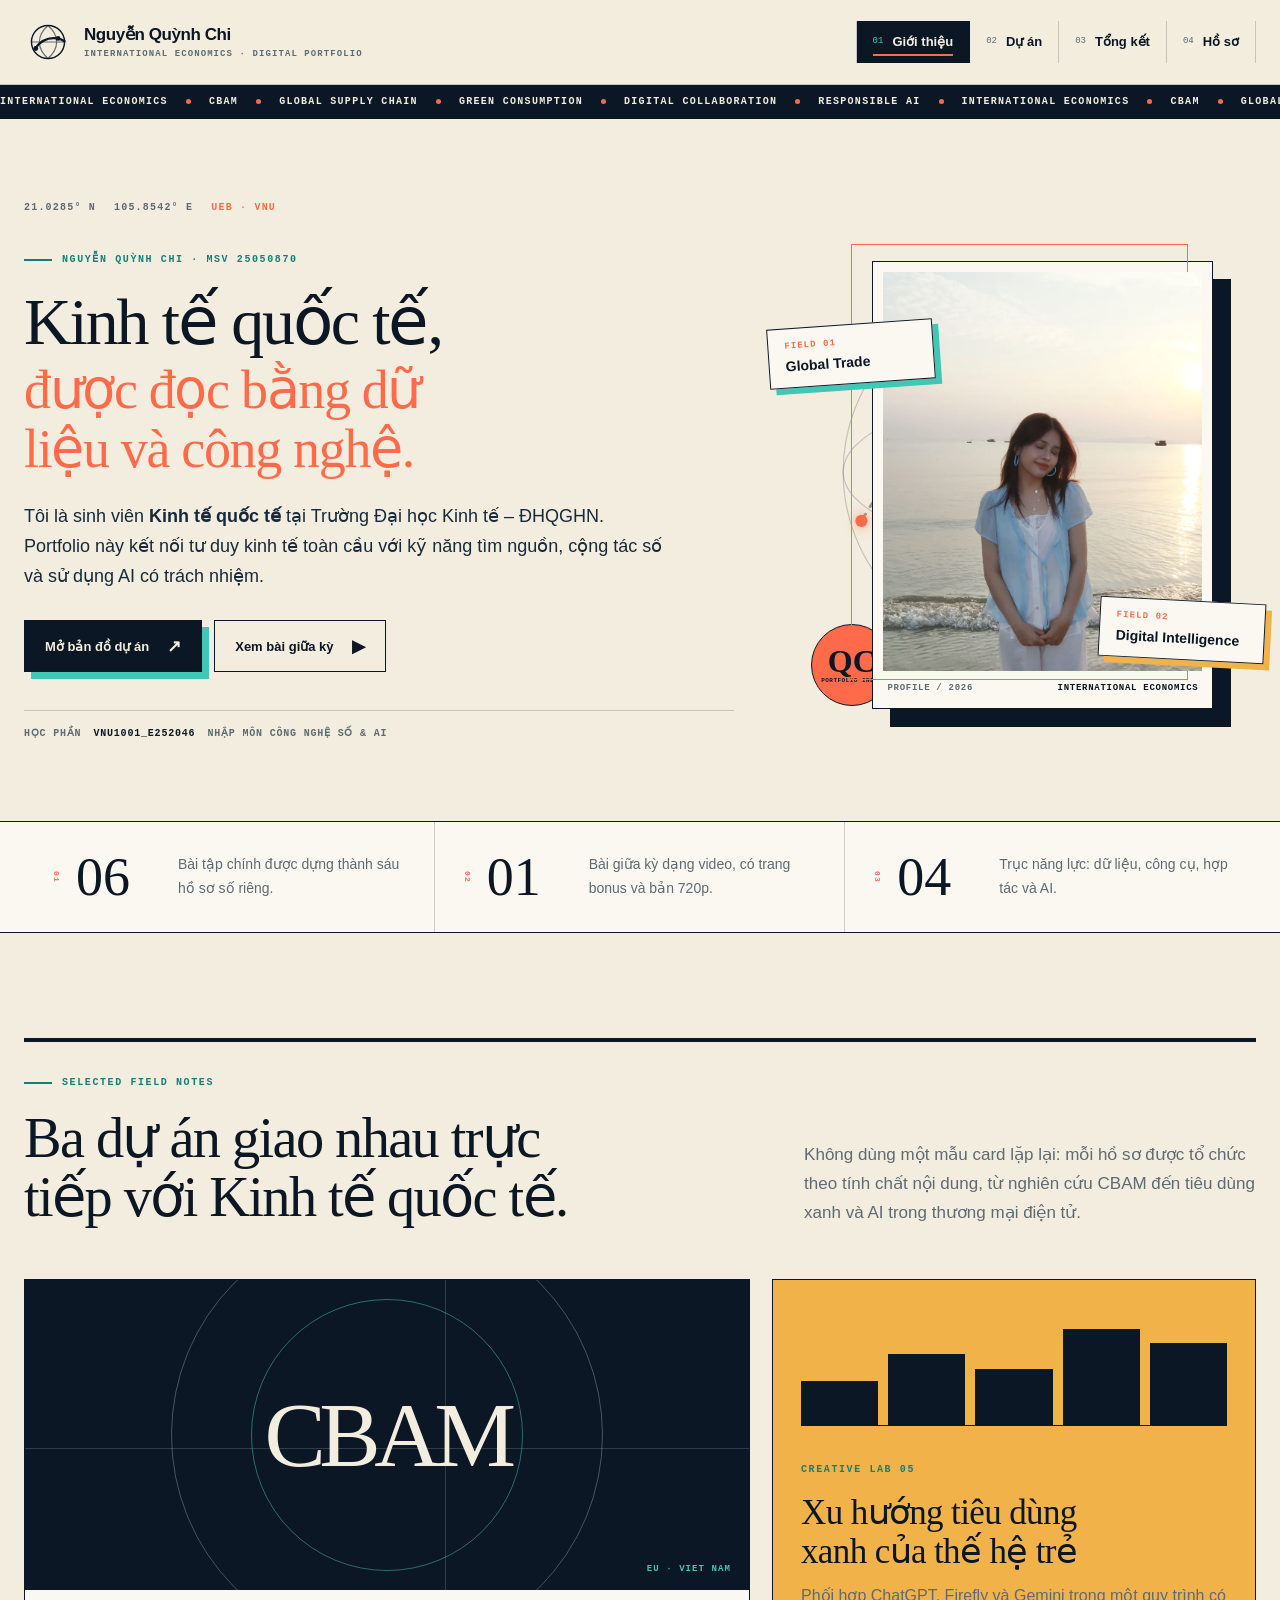
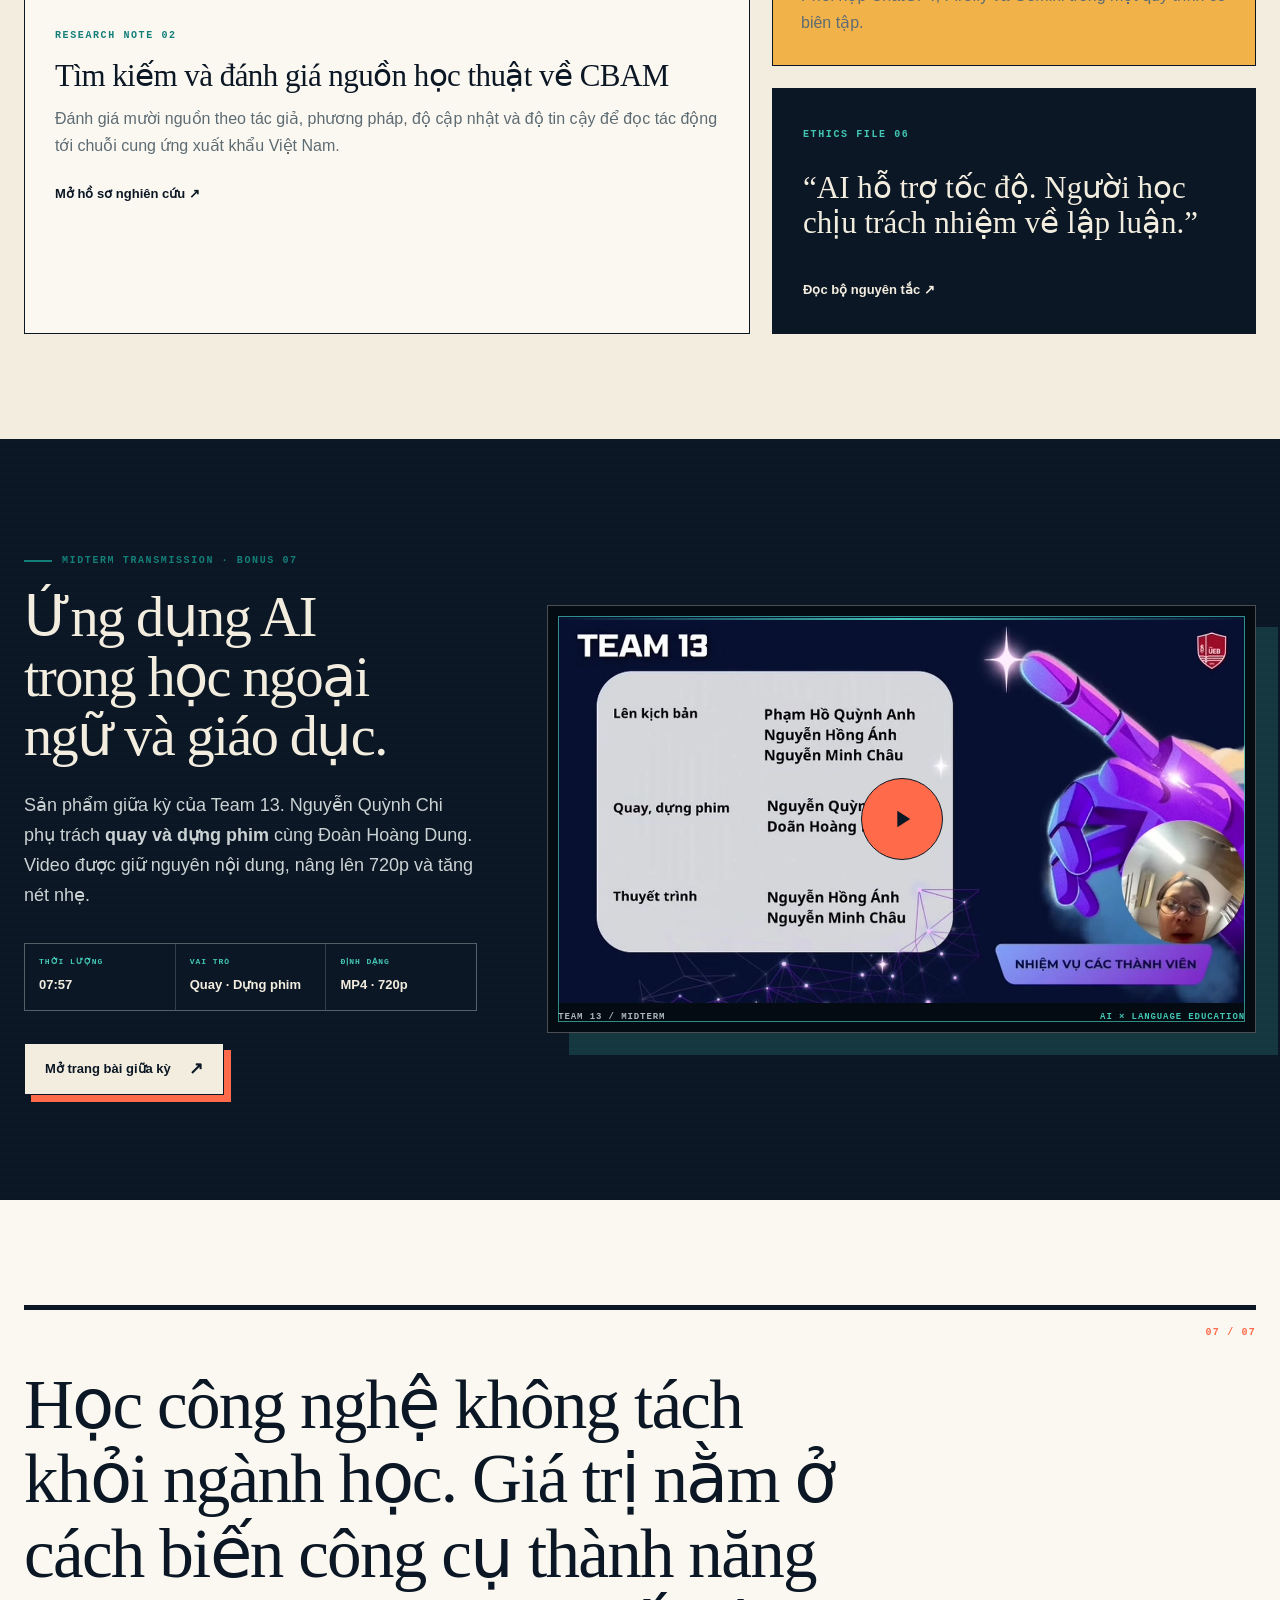
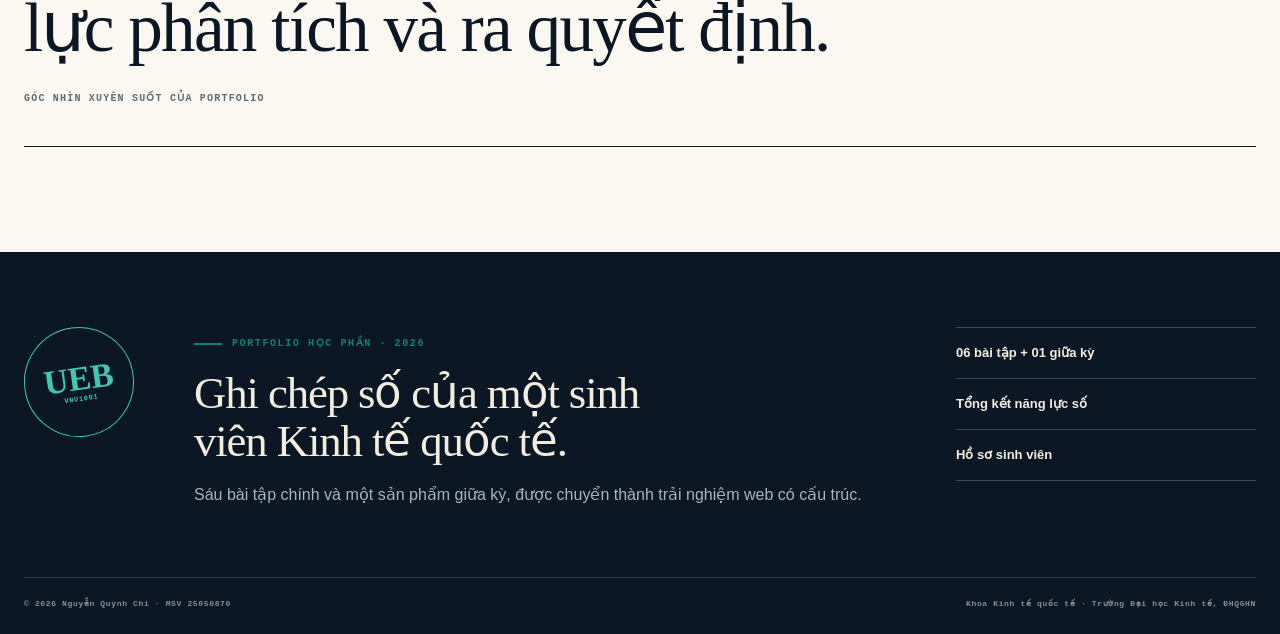
==== commit 5bc9e9a6: "Fix font not supported vietnamese" ====
--- a/index.html
+++ b/index.html
@@ -32,7 +32,7 @@
     <div class="hero-copy reveal">
       <div class="hero-coordinate"><span>21.0285° N</span><span>105.8542° E</span><span>UEB · VNU</span></div>
       <span class="eyebrow">Nguyễn Quỳnh Chi · MSV 25050870</span>
-      <h1>Kinh tế quốc tế, <em>được đọc bằng dữ liệu và công nghệ.</em></h1>
+      <h1><span>Kinh tế quốc tế,</span><em>được đọc bằng dữ liệu và công nghệ.</em></h1>
       <p class="hero-lead">Tôi là sinh viên <strong>Kinh tế quốc tế</strong> tại Trường Đại học Kinh tế – ĐHQGHN. Portfolio này kết nối tư duy kinh tế toàn cầu với kỹ năng tìm nguồn, cộng tác số và sử dụng AI có trách nhiệm.</p>
       <div class="hero-actions"><a class="btn btn-primary" href="projects.html">Mở bản đồ dự án<span aria-hidden="true">↗</span></a><a class="btn btn-secondary" href="project-midterm.html">Xem bài giữa kỳ<span aria-hidden="true">▶</span></a></div>
       <div class="hero-footnote"><span>Học phần</span><strong>VNU1001_E252046</strong><span>Nhập môn Công nghệ số & AI</span></div>
--- a/assets/css/styles.css
+++ b/assets/css/styles.css
@@ -4,8 +4,8 @@
   --teal:#42c6b5;--teal-dark:#147f79;--coral:#ff6b4a;--amber:#f1b24a;--blue:#3f6ee8;
   --muted:#5d6b73;--line:rgba(11,23,36,.19);--line-strong:rgba(11,23,36,.46);
   --white:#fffdf8;--shadow:0 24px 70px rgba(11,23,36,.13);--shadow-soft:0 12px 32px rgba(11,23,36,.09);
-  --container:min(1240px,calc(100vw - 48px));--display:Georgia,"Times New Roman",serif;
-  --sans:"Segoe UI",Arial,sans-serif;--mono:"Cascadia Mono","SFMono-Regular",Consolas,monospace;
+  --container:min(1240px,calc(100vw - 48px));--display:Cambria,"Times New Roman",Times,serif;
+  --sans:"Segoe UI Variable","Segoe UI",Tahoma,Arial,sans-serif;--mono:"Cascadia Mono","SFMono-Regular",Consolas,"Liberation Mono",monospace;
   --radius:2px;--project-accent:var(--teal);
 }
 *{box-sizing:border-box}html{scroll-behavior:smooth;background:var(--paper)}body{margin:0;color:var(--ink);font:16px/1.68 var(--sans);background:var(--paper);overflow-x:hidden}body::before{content:"";position:fixed;inset:0;z-index:-3;pointer-events:none;background-image:linear-gradient(rgba(11,23,36,.035) 1px,transparent 1px),linear-gradient(90deg,rgba(11,23,36,.035) 1px,transparent 1px);background-size:52px 52px;mask-image:linear-gradient(to bottom,#000,transparent 85%)}
@@ -24,3 +24,88 @@
 @media(max-width:1050px){:root{--container:min(100% - 36px,920px)}.brand-copy small{display:none}.hero-grid,.midterm-grid,.section-head,.page-hero-grid,.contact-card{grid-template-columns:1fr}.hero-art{min-height:590px;max-width:650px;margin-inline:auto;width:100%}.page-note{max-width:520px}.stats-grid{grid-template-columns:1fr}.stat{border-right:0;border-bottom:1px solid var(--line)}.field-grid{grid-template-columns:1fr}.field-note--lead{grid-row:auto;grid-template-rows:300px auto}.atlas-grid{grid-template-columns:repeat(2,1fr)}.manifest-card,.manifest-card--wide,.manifest-card--tall,.manifest-card--dark{grid-column:span 1;display:flex;min-height:520px}.manifest-card--wide .manifest-media{border-right:0;border-bottom:1px solid var(--ink)}.manifest-card--bonus{grid-column:1/-1}.content-wrap{grid-template-columns:1fr;gap:34px}.toc{position:relative;top:auto;display:flex;overflow-x:auto;gap:0;border-top:1px solid var(--ink);border-bottom:1px solid var(--ink);padding:0}.toc strong{display:none}.toc a{white-space:nowrap;border:0;border-right:1px solid var(--line);padding:12px}.toc a:hover{padding-left:12px}.footer-grid{grid-template-columns:100px 1fr}.footer-links{grid-column:2}.ledger-row{grid-template-columns:50px 1fr 1.2fr}.ledger-tag{display:none}}
 @media(max-width:760px){:root{--container:calc(100vw - 28px)}.nav{min-height:72px}.brand-mark{width:42px;height:42px}.brand-copy>span{font-size:14px}.nav-toggle{display:flex}.nav-links{position:absolute;display:none;top:calc(100% + 1px);left:14px;right:14px;background:var(--paper-2);border:1px solid var(--ink);box-shadow:9px 9px 0 var(--ink);padding:8px;flex-direction:column;align-items:stretch}.nav-links.open{display:flex}.nav-links a{border:0;border-bottom:1px solid var(--line);justify-content:space-between;padding:14px}.trade-ticker{height:30px}.hero{padding:56px 0}.hero h1{font-size:clamp(52px,15vw,74px)}.hero-grid{gap:30px}.hero-art{min-height:465px}.portrait-frame{width:68%;right:10%;top:17%;box-shadow:10px 10px 0 var(--ink)}.market-tag{min-width:145px;padding:10px}.tag-one{top:19%}.tag-two{bottom:14%}.index-chip{width:70px;height:70px}.hero-footnote{grid-template-columns:1fr}.stat{grid-template-columns:34px 62px 1fr;padding:22px 10px}.stat strong{font-size:42px}.section{padding:72px 0}.section-head h2{font-size:49px}.field-note--lead{grid-template-rows:230px auto}.field-visual b{font-size:72px}.midterm-copy dl{grid-template-columns:1fr}.broadcast-meta{display:grid}.quote blockquote{font-size:42px}.page-hero{padding:60px 0 42px}.page-hero h1{font-size:clamp(48px,14vw,72px)}.atlas-grid{grid-template-columns:1fr}.manifest-card,.manifest-card--wide,.manifest-card--bonus{grid-column:1;display:flex;min-height:auto}.manifest-media,.bonus-media{min-height:230px;border-right:0;border-bottom:1px solid var(--ink)}.manifest-card--bonus .manifest-body h3{font-size:40px}.ledger-row{grid-template-columns:42px 1fr;padding:24px 0}.ledger-row p{grid-column:2}.result-box{padding:28px;box-shadow:9px 9px 0 var(--teal)}.result-grid{grid-template-columns:1fr}.result-mark{font-size:66px}.source-bar{align-items:flex-start;flex-direction:column}.contact-photo{min-height:470px;border-right:0;border-bottom:1px solid var(--ink)}.profile-copy{padding:28px}.info-row{grid-template-columns:1fr;gap:5px}.project-hero{padding:60px 0 42px}.project-hero h1{font-size:clamp(48px,13vw,72px)}.dossier-code{display:grid}.article section{padding-bottom:58px}.proof-grid,.tool-grid,.principles,.compare-grid,.signal-principles{grid-template-columns:1fr}.direction-list article{grid-template-columns:45px 1fr}.direction-list p{grid-column:2}.result-box h2{font-size:42px}.footer{padding-top:58px}.footer-grid{grid-template-columns:1fr}.footer-stamp{width:80px;height:80px}.footer-links{grid-column:1}.footer-bottom{display:grid}.lightbox{padding:16px}.video-frame-data{display:grid}.midterm-kicker{align-items:flex-start;flex-direction:column}.ticker-track{animation-duration:26s}}
 @media(prefers-reduced-motion:reduce){html{scroll-behavior:auto}*,*::before,*::after{animation-duration:.01ms!important;animation-iteration-count:1!important;transition-duration:.01ms!important}.reveal{opacity:1;transform:none}}
+
+
+/* === Vietnamese typography & hero fit correction (offline-safe) === */
+html{-webkit-text-size-adjust:100%;text-size-adjust:100%}
+body{font-family:var(--sans);font-kerning:normal;text-rendering:optimizeLegibility}
+.hero h1,.page-hero h1,.project-hero h1,.section-head h2,.midterm-copy h2,
+.field-note h3,.manifest-body h3,.ledger-row h3,.result-box h2,.profile-copy h2,
+.article h2,.lead-block,.principle>span,.footer h2,.quote blockquote{
+  font-family:var(--display);
+  font-kerning:normal;
+  text-wrap:balance;
+  overflow-wrap:normal;
+  word-break:normal;
+}
+.hero{padding:68px 0 64px}
+.hero-grid{grid-template-columns:minmax(0,1.2fr) minmax(390px,.8fr);gap:48px;align-items:center}
+.hero h1,.page-hero h1,.project-hero h1{letter-spacing:-.032em;line-height:1.04}
+.hero h1{font-size:clamp(54px,5.15vw,76px);max-width:730px;margin:18px 0 24px}
+.hero h1>span{display:block}
+.hero h1 em{display:block;font-style:normal;font-size:.82em;line-height:1.09;letter-spacing:-.025em;margin-top:.08em;max-width:720px}
+.hero-lead{font-size:18px;line-height:1.66;max-width:650px}
+.hero-actions{margin-top:28px}
+.hero-footnote{margin-top:38px}
+.hero-art{min-height:570px}
+.portrait-frame{width:min(350px,72%);right:9%;top:13%}
+.market-tag{min-width:166px}
+.tag-one{left:-3%;top:24%}
+.tag-two{right:-2%;bottom:17%}
+.index-chip{left:6%;bottom:9%;width:82px;height:82px}
+
+.page-hero h1{font-size:clamp(52px,5.6vw,82px);line-height:1.05;letter-spacing:-.032em}
+.project-hero h1{font-size:clamp(50px,5.7vw,82px);line-height:1.05;letter-spacing:-.03em;max-width:1080px}
+.section-head h2{font-size:clamp(40px,4.4vw,64px);line-height:1.05;letter-spacing:-.028em}
+.midterm-copy h2{font-size:clamp(42px,4.4vw,62px);line-height:1.05;letter-spacing:-.028em}
+.field-note h3{line-height:1.12;letter-spacing:-.018em}
+.field-note--data h3{font-size:35px}
+.manifest-body h3{font-size:30px;line-height:1.12;letter-spacing:-.018em}
+.manifest-card--bonus .manifest-body h3{font-size:clamp(38px,3.6vw,54px);line-height:1.08}
+.ledger-row h3{font-size:28px;line-height:1.1}
+.result-box h2{font-size:clamp(38px,4.2vw,58px);line-height:1.06;letter-spacing:-.025em}
+.profile-copy h2{font-size:clamp(44px,4.8vw,66px);line-height:1.06;letter-spacing:-.028em}
+.article h2{font-size:clamp(34px,3.5vw,48px);line-height:1.1;letter-spacing:-.022em}
+.lead-block{font-size:25px;line-height:1.42}
+.footer h2{font-size:clamp(34px,3.5vw,50px);line-height:1.08;letter-spacing:-.025em}
+.quote blockquote{line-height:1.08;letter-spacing:-.025em}
+
+@media(max-width:1200px) and (min-width:1051px){
+  .hero-grid{grid-template-columns:minmax(0,1.14fr) minmax(370px,.86fr);gap:38px}
+  .hero h1{font-size:clamp(52px,5.6vw,68px)}
+  .hero-art{min-height:540px}
+  .portrait-frame{width:min(330px,72%);right:8%}
+}
+@media(max-width:1050px){
+  .hero{padding:58px 0 68px}
+  .hero-grid{grid-template-columns:1fr;gap:28px}
+  .hero h1{font-size:clamp(50px,8vw,70px);max-width:820px}
+  .hero h1 em{font-size:.84em;max-width:800px}
+  .hero-art{min-height:560px}
+  .page-hero h1,.project-hero h1{font-size:clamp(48px,8vw,70px)}
+}
+@media(max-width:760px){
+  .hero{padding:44px 0 54px}
+  .hero-coordinate{margin-bottom:22px;gap:10px 14px}
+  .hero h1{font-size:clamp(42px,11.5vw,56px);line-height:1.06;letter-spacing:-.025em;margin:16px 0 20px}
+  .hero h1 em{font-size:.8em;line-height:1.12;letter-spacing:-.015em;margin-top:.12em}
+  .hero-lead{font-size:16px;line-height:1.62}
+  .hero-actions{margin-top:24px}
+  .hero-footnote{margin-top:32px}
+  .hero-art{min-height:440px}
+  .portrait-frame{width:69%;right:8%;top:15%}
+  .market-tag{min-width:132px;padding:9px 11px}
+  .market-tag strong{font-size:12px}
+  .tag-one{left:0;top:18%}
+  .tag-two{right:0;bottom:13%}
+  .index-chip{width:64px;height:64px;left:3%;bottom:8%}
+  .index-chip span{font-size:25px}
+  .section-head h2{font-size:clamp(36px,11vw,47px);line-height:1.08}
+  .page-hero h1,.project-hero h1{font-size:clamp(40px,11.5vw,56px);line-height:1.08}
+  .manifest-body h3{font-size:28px}
+  .manifest-card--bonus .manifest-body h3{font-size:36px}
+  .profile-copy h2{font-size:44px}
+  .article h2{font-size:36px}
+  .lead-block{font-size:22px}
+  .quote blockquote{font-size:36px}
+}
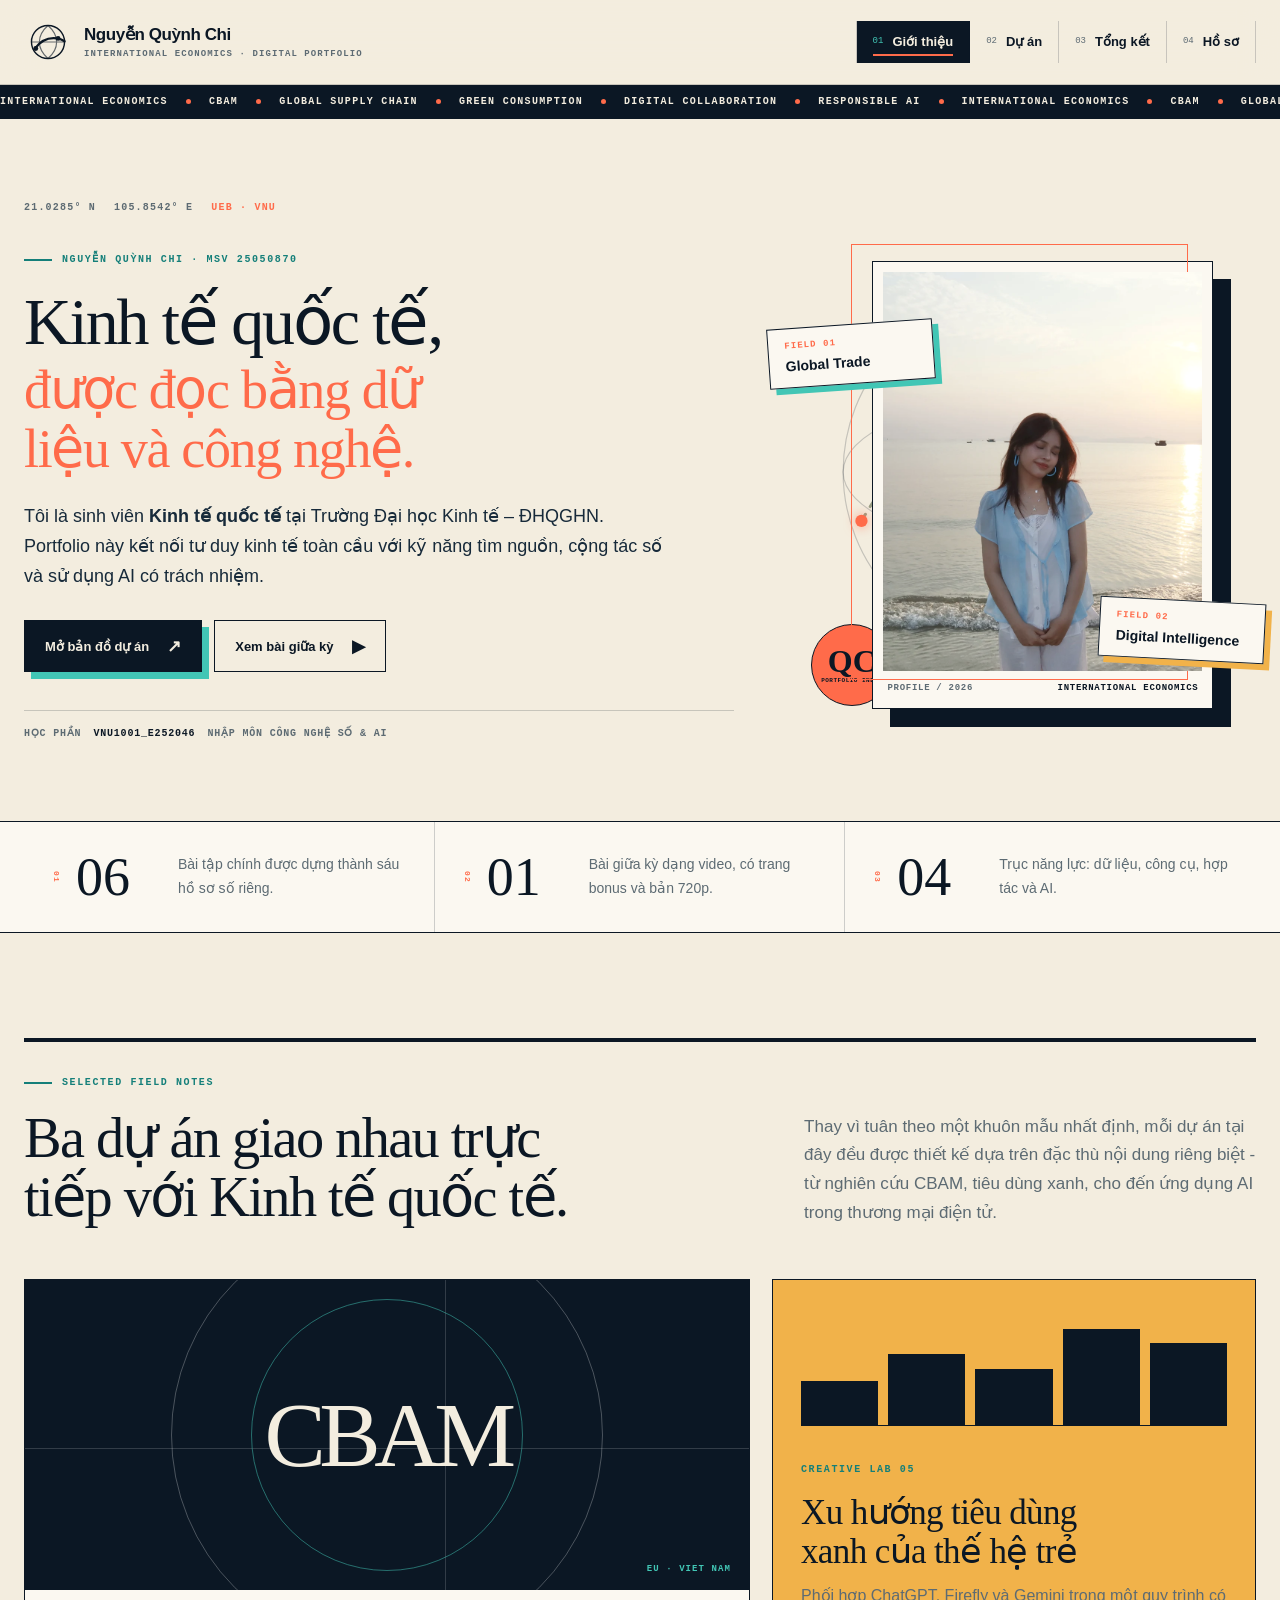
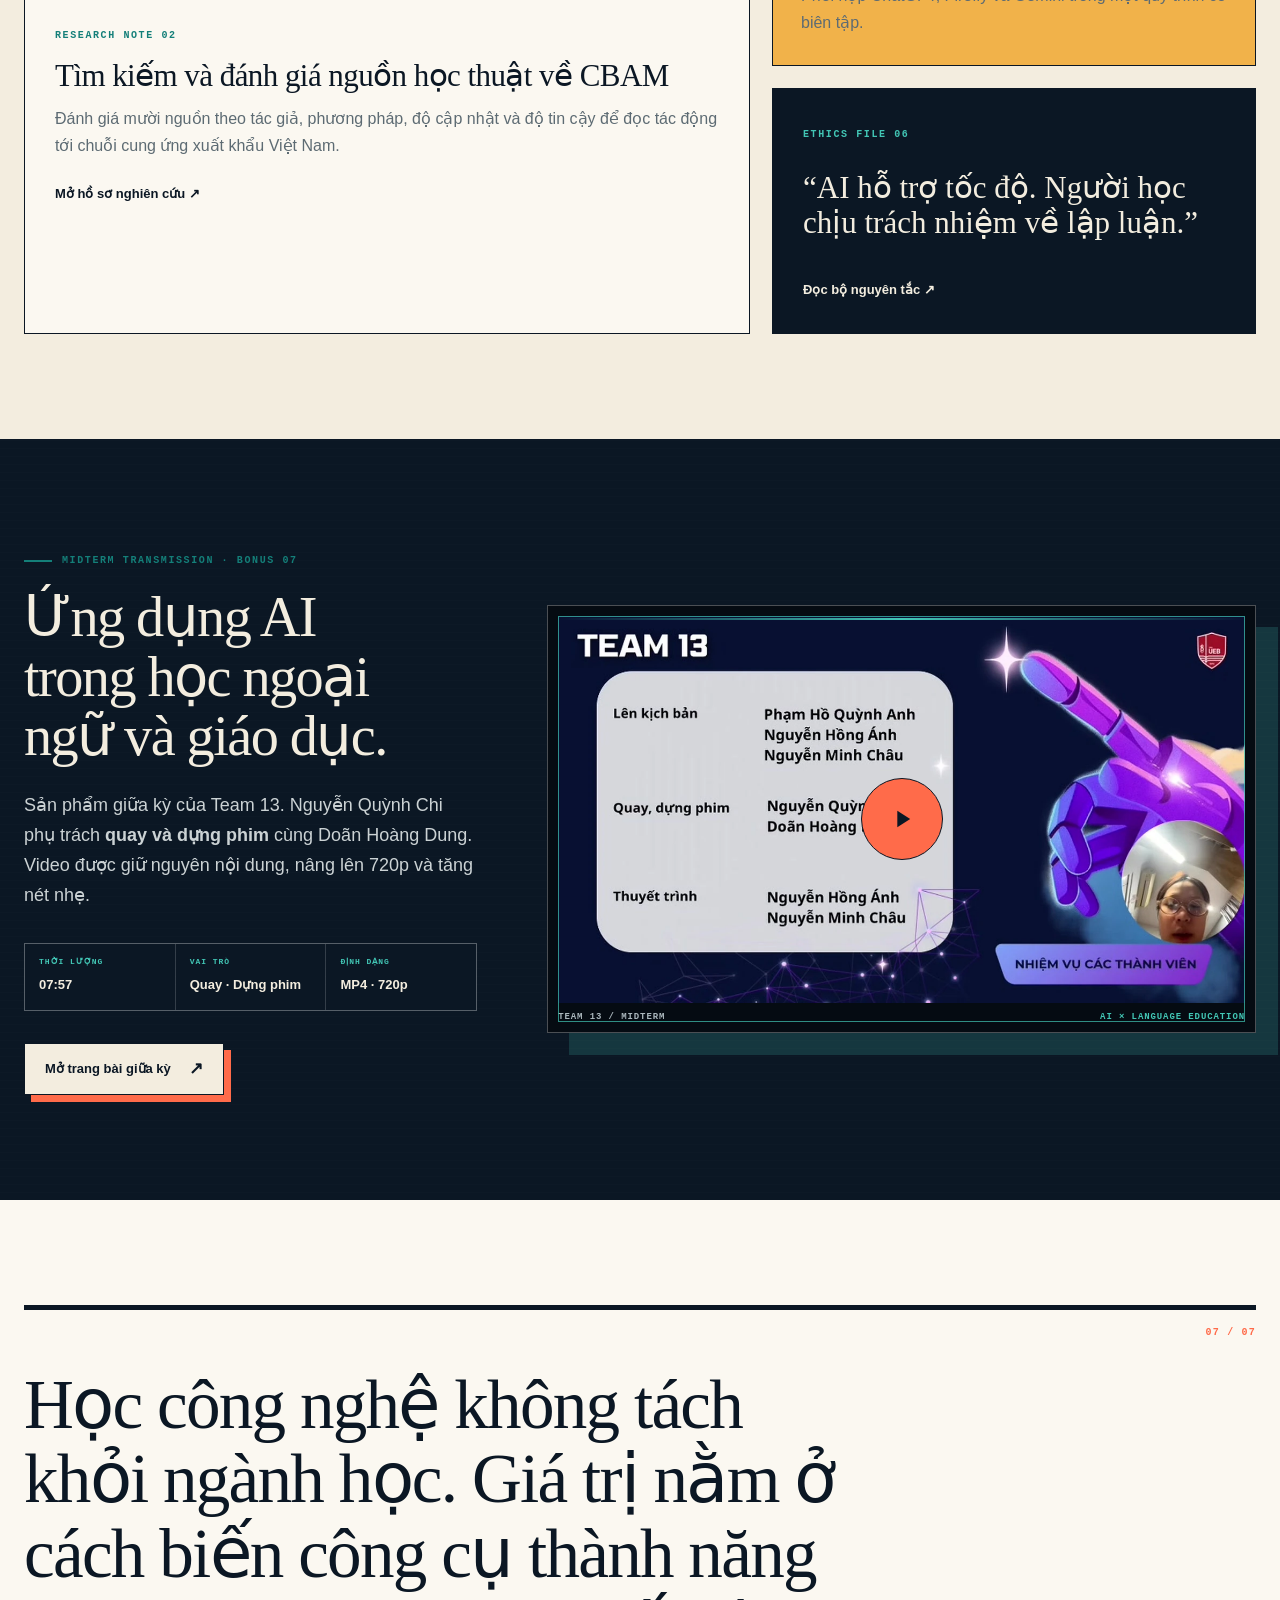
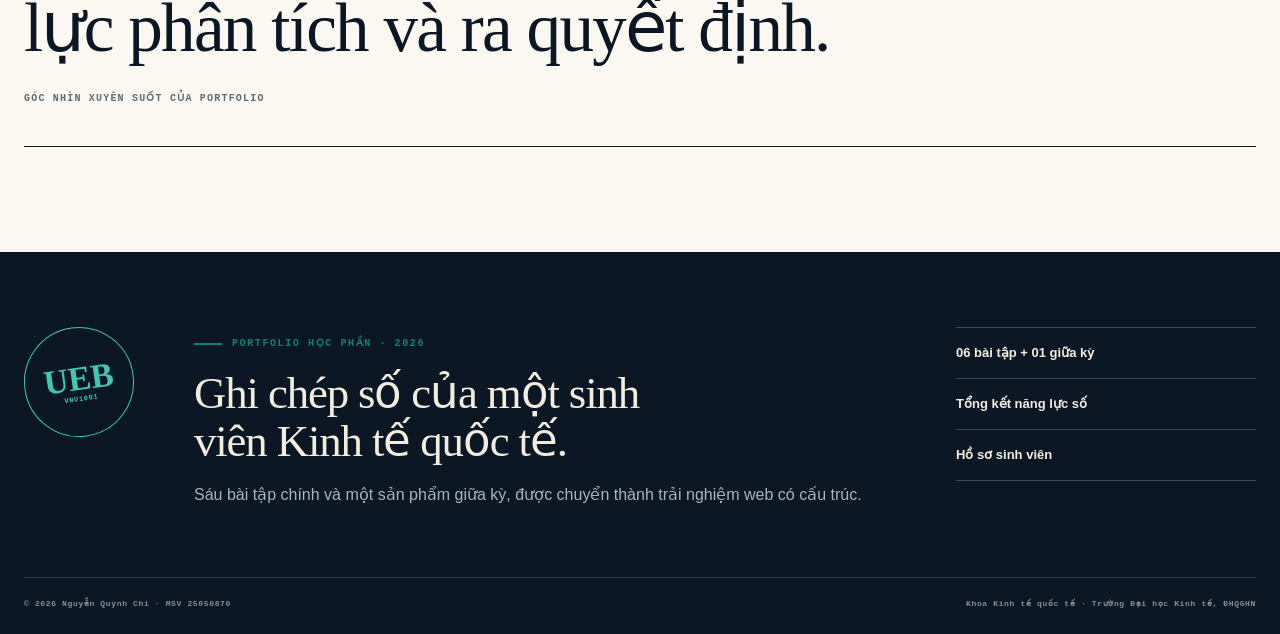
==== commit 2af1b077: "Fix as requested" ====
--- a/index.html
+++ b/index.html
@@ -58,7 +58,7 @@
 </div></section>
 <section class="section dossier-section">
   <div class="container">
-    <div class="section-head editorial-head"><div><span class="eyebrow">Selected field notes</span><h2>Ba dự án giao nhau trực tiếp với Kinh tế quốc tế.</h2></div><p>Không dùng một mẫu card lặp lại: mỗi hồ sơ được tổ chức theo tính chất nội dung, từ nghiên cứu CBAM đến tiêu dùng xanh và AI trong thương mại điện tử.</p></div>
+    <div class="section-head editorial-head"><div><span class="eyebrow">Selected field notes</span><h2>Ba dự án giao nhau trực tiếp với Kinh tế quốc tế.</h2></div><p>Thay vì tuân theo một khuôn mẫu nhất định, mỗi dự án tại đây đều được thiết kế dựa trên đặc thù nội dung riêng biệt - từ nghiên cứu CBAM, tiêu dùng xanh, cho đến ứng dụng AI trong thương mại điện tử.</p></div>
     <div class="field-grid">
       <a class="field-note field-note--lead reveal" href="project-2.html"><div class="field-visual"><span class="map-axis axis-x"></span><span class="map-axis axis-y"></span><b>CBAM</b><small>EU · VIET NAM</small></div><div class="field-content"><span class="project-index">RESEARCH NOTE 02</span><h3>Tìm kiếm và đánh giá nguồn học thuật về CBAM</h3><p>Đánh giá mười nguồn theo tác giả, phương pháp, độ cập nhật và độ tin cậy để đọc tác động tới chuỗi cung ứng xuất khẩu Việt Nam.</p><span class="text-link">Mở hồ sơ nghiên cứu ↗</span></div></a>
       <a class="field-note field-note--data reveal" href="project-5.html"><div class="mini-chart" aria-hidden="true"><i style="--h:38%"></i><i style="--h:61%"></i><i style="--h:48%"></i><i style="--h:82%"></i><i style="--h:70%"></i></div><span class="project-index">CREATIVE LAB 05</span><h3>Xu hướng tiêu dùng xanh của thế hệ trẻ</h3><p>Phối hợp ChatGPT, Firefly và Gemini trong một quy trình có biên tập.</p></a>
@@ -68,7 +68,7 @@
 </section>
 <section class="section midterm-feature" id="video">
   <div class="container midterm-grid">
-    <div class="midterm-copy reveal"><span class="eyebrow">Midterm transmission · Bonus 07</span><h2>Ứng dụng AI trong học ngoại ngữ và giáo dục.</h2><p>Sản phẩm giữa kỳ của Team 13. Nguyễn Quỳnh Chi phụ trách <strong>quay và dựng phim</strong> cùng Đoàn Hoàng Dung. Video được giữ nguyên nội dung, nâng lên 720p và tăng nét nhẹ.</p><dl><div><dt>Thời lượng</dt><dd>07:57</dd></div><div><dt>Vai trò</dt><dd>Quay · Dựng phim</dd></div><div><dt>Định dạng</dt><dd>MP4 · 720p</dd></div></dl><a class="btn btn-primary" href="project-midterm.html">Mở trang bài giữa kỳ<span aria-hidden="true">↗</span></a></div>
+    <div class="midterm-copy reveal"><span class="eyebrow">Midterm transmission · Bonus 07</span><h2>Ứng dụng AI trong học ngoại ngữ và giáo dục.</h2><p>Sản phẩm giữa kỳ của Team 13. Nguyễn Quỳnh Chi phụ trách <strong>quay và dựng phim</strong> cùng Doãn Hoàng Dung. Video được giữ nguyên nội dung, nâng lên 720p và tăng nét nhẹ.</p><dl><div><dt>Thời lượng</dt><dd>07:57</dd></div><div><dt>Vai trò</dt><dd>Quay · Dựng phim</dd></div><div><dt>Định dạng</dt><dd>MP4 · 720p</dd></div></dl><a class="btn btn-primary" href="project-midterm.html">Mở trang bài giữa kỳ<span aria-hidden="true">↗</span></a></div>
     <a class="broadcast-card reveal" href="project-midterm.html" aria-label="Mở bài giữa kỳ: Ứng dụng AI trong học ngoại ngữ và giáo dục"><img src="assets/images/video-poster.webp" alt="Khung hình video giữa kỳ của Team 13"><span class="broadcast-scan" aria-hidden="true"></span><span class="play-disc" aria-hidden="true"><svg viewBox="0 0 24 24"><path d="M8 5v14l11-7z" fill="currentColor"/></svg></span><div class="broadcast-meta"><span>TEAM 13 / MIDTERM</span><strong>AI × LANGUAGE EDUCATION</strong></div></a>
   </div>
 </section>
